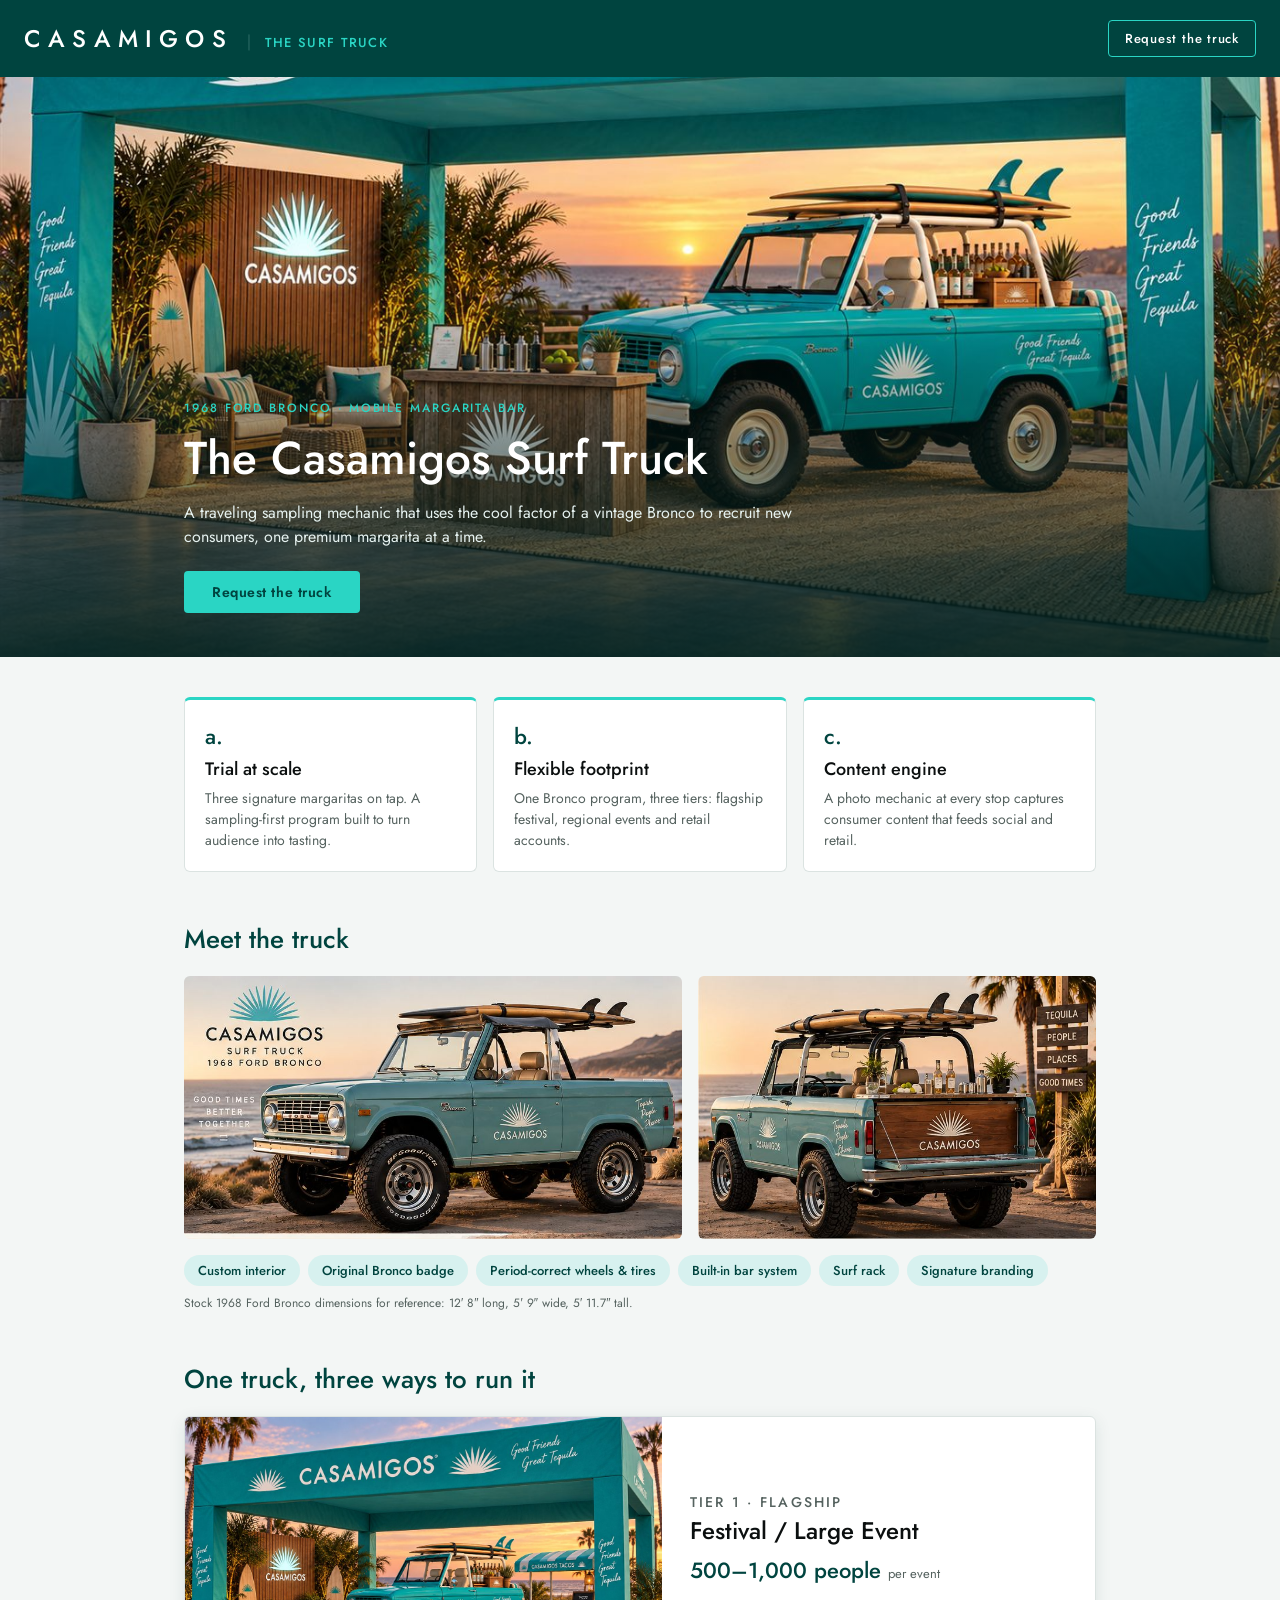
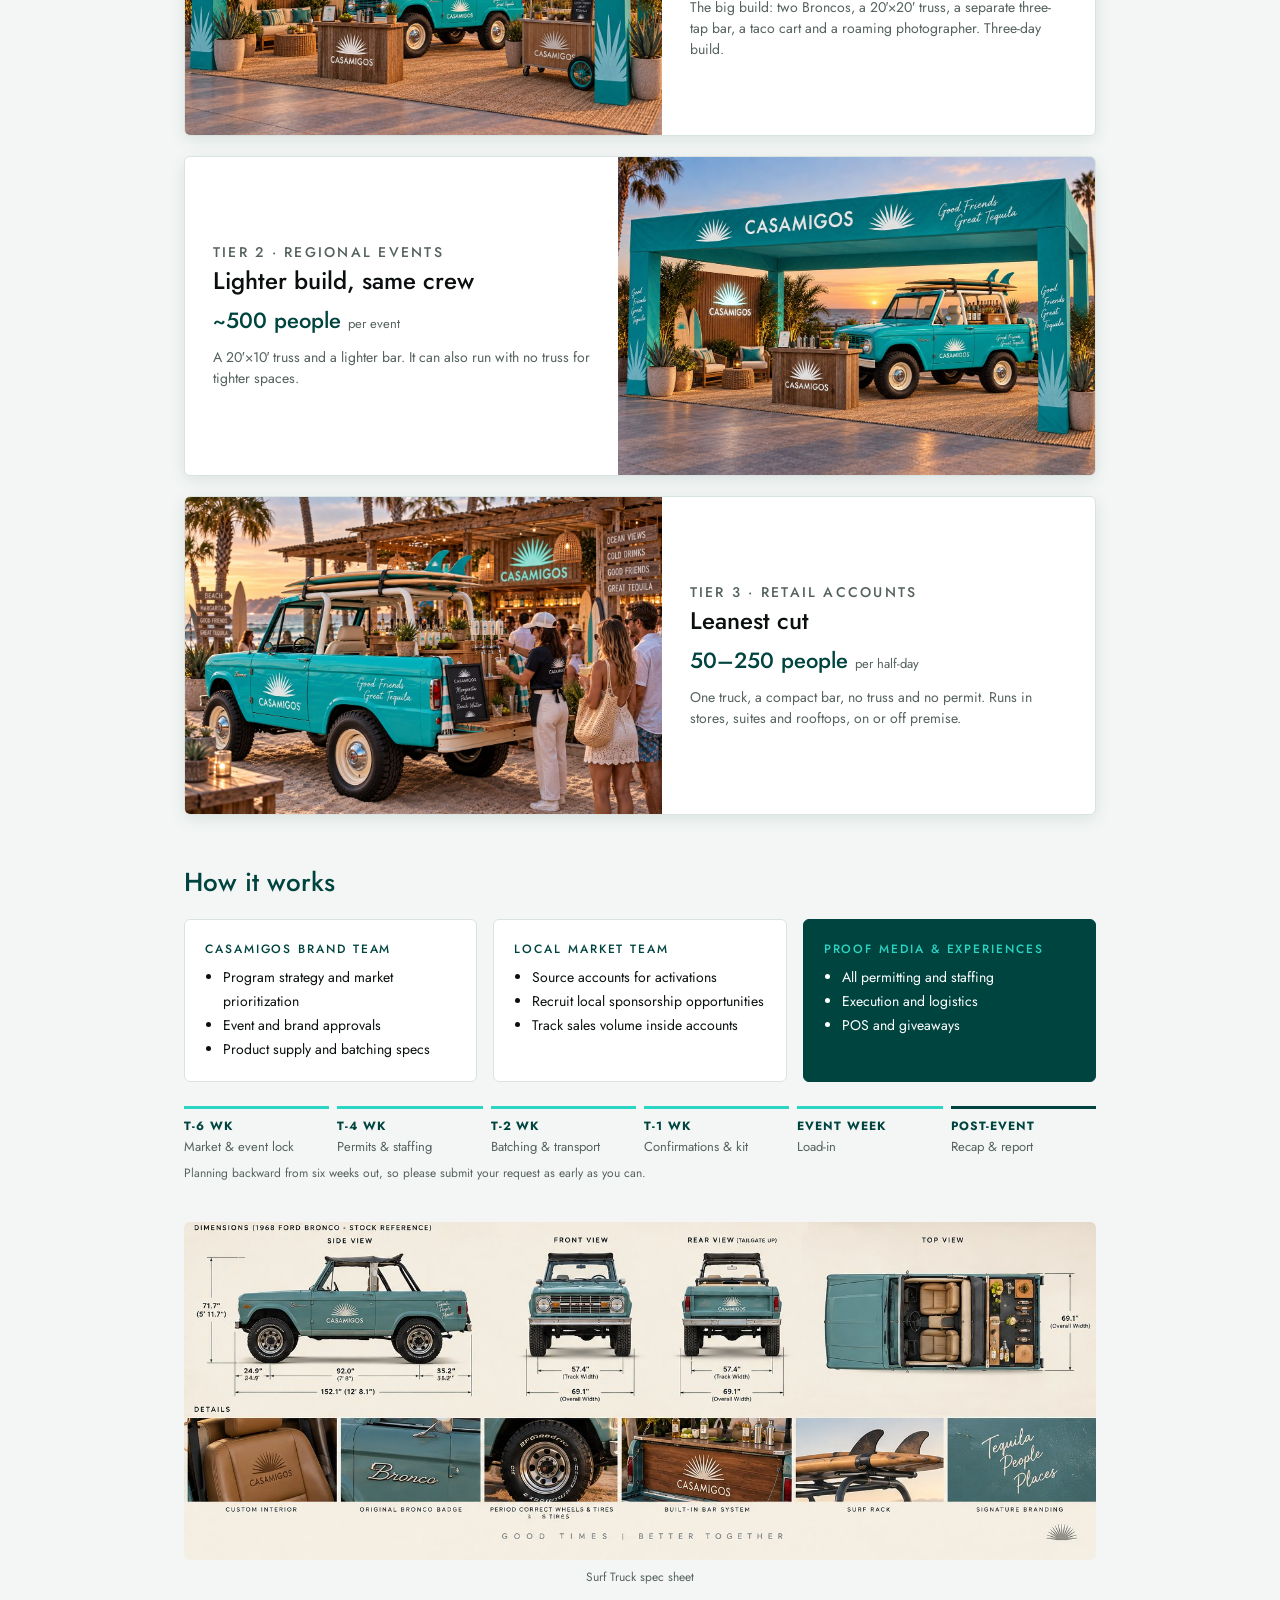
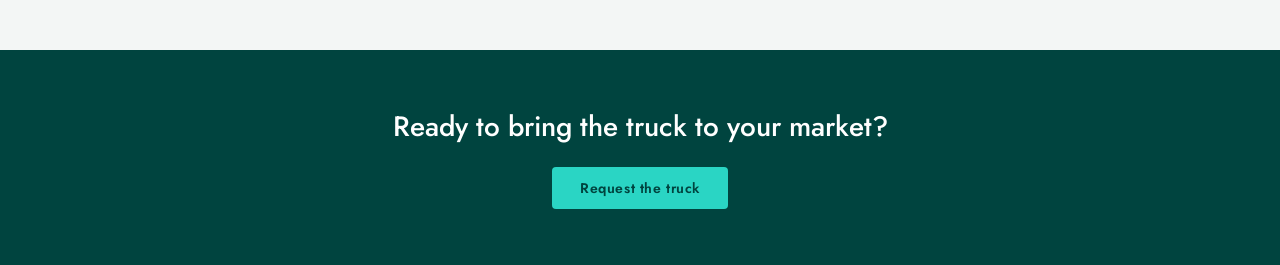
==== truck.html @ 6e32e1b7 "Move truck details to separate page; slim banner on form page Co-Authored-By: Claude Sonnet 5.5 <nor" ====
<!DOCTYPE html>
<html lang="en">

<head>
  <meta charset="UTF-8" />
  <meta name="viewport" content="width=device-width, initial-scale=1.0" />
  <title>The Casamigos Surf Truck</title>
  <link rel="preconnect" href="https://fonts.googleapis.com">
  <link rel="preconnect" href="https://fonts.gstatic.com" crossorigin>
  <link
    href="https://fonts.googleapis.com/css2?family=Jost:wght@300;400;500;600&display=swap"
    rel="stylesheet">
  <link rel="stylesheet" href="styles.css" />
</head>

<body>

  <header class="app-header">
    <div class="brand">
      <span class="brand-mark">CASAMIGOS</span>
      <span class="brand-sep">|</span>
      <span class="brand-sub">The Surf Truck</span>
    </div>
    <a class="header-cta" href="index.html">Request the truck</a>
  </header>

  <!-- SHOWCASE -->
  <section class="showcase">

    <div class="hero" style="background-image:url('images/tier2.jpg')">
      <div class="hero-overlay">
        <p class="eyebrow">1968 Ford Bronco · Mobile Margarita Bar</p>
        <h1 class="hero-title">The Casamigos Surf Truck</h1>
        <p class="hero-copy">A traveling sampling mechanic that uses the cool factor of a vintage Bronco to recruit
          new consumers, one premium margarita at a time.</p>
        <a class="btn-primary hero-btn" href="index.html">Request the truck</a>
      </div>
    </div>

    <div class="showcase-inner">

      <div class="pillars">
        <div class="pillar">
          <span class="pillar-letter">a.</span>
          <h3>Trial at scale</h3>
          <p>Three signature margaritas on tap. A sampling-first program built to turn audience into tasting.</p>
        </div>
        <div class="pillar">
          <span class="pillar-letter">b.</span>
          <h3>Flexible footprint</h3>
          <p>One Bronco program, three tiers: flagship festival, regional events and retail accounts.</p>
        </div>
        <div class="pillar">
          <span class="pillar-letter">c.</span>
          <h3>Content engine</h3>
          <p>A photo mechanic at every stop captures consumer content that feeds social and retail.</p>
        </div>
      </div>

      <h2 class="section-title">Meet the truck</h2>
      <div class="truck-gallery">
        <img src="images/hero.jpg" alt="Casamigos Surf Truck, 1968 Ford Bronco, front three-quarter view" loading="lazy" />
        <img src="images/truck-rear.jpg" alt="Casamigos Surf Truck rear view with tailgate bar" loading="lazy" />
      </div>
      <ul class="spec-chips">
        <li>Custom interior</li>
        <li>Original Bronco badge</li>
        <li>Period-correct wheels &amp; tires</li>
        <li>Built-in bar system</li>
        <li>Surf rack</li>
        <li>Signature branding</li>
      </ul>
      <p class="fine-print">Stock 1968 Ford Bronco dimensions for reference: 12′ 8″ long, 5′ 9″ wide, 5′ 11.7″ tall.</p>

      <h2 class="section-title">One truck, three ways to run it</h2>
      <div class="tier-list">
        <article class="tier-card">
          <img src="images/tier1.jpg" alt="Flagship build with truss, bar, taco cart and the Surf Truck" loading="lazy" />
          <div class="tier-body">
            <p class="eyebrow">Tier 1 · Flagship</p>
            <h3>Festival / Large Event</h3>
            <p class="tier-people">500–1,000 people <span>per event</span></p>
            <p>The big build: two Broncos, a 20′×20′ truss, a separate three-tap bar, a taco cart and a roaming
              photographer. Three-day build.</p>
          </div>
        </article>
        <article class="tier-card">
          <img src="images/tier2.jpg" alt="Regional event build with truss and Surf Truck" loading="lazy" />
          <div class="tier-body">
            <p class="eyebrow">Tier 2 · Regional events</p>
            <h3>Lighter build, same crew</h3>
            <p class="tier-people">~500 people <span>per event</span></p>
            <p>A 20′×10′ truss and a lighter bar. It can also run with no truss for tighter spaces.</p>
          </div>
        </article>
        <article class="tier-card">
          <img src="images/tier3.jpg" alt="Surf Truck pouring margaritas for guests at an account" loading="lazy" />
          <div class="tier-body">
            <p class="eyebrow">Tier 3 · Retail accounts</p>
            <h3>Leanest cut</h3>
            <p class="tier-people">50–250 people <span>per half-day</span></p>
            <p>One truck, a compact bar, no truss and no permit. Runs in stores, suites and rooftops, on or off
              premise.</p>
          </div>
        </article>
      </div>

      <h2 class="section-title">How it works</h2>
      <div class="owners">
        <div class="owner-card">
          <p class="eyebrow">Casamigos brand team</p>
          <ul>
            <li>Program strategy and market prioritization</li>
            <li>Event and brand approvals</li>
            <li>Product supply and batching specs</li>
          </ul>
        </div>
        <div class="owner-card">
          <p class="eyebrow">Local market team</p>
          <ul>
            <li>Source accounts for activations</li>
            <li>Recruit local sponsorship opportunities</li>
            <li>Track sales volume inside accounts</li>
          </ul>
        </div>
        <div class="owner-card owner-proof">
          <p class="eyebrow">Proof Media &amp; Experiences</p>
          <ul>
            <li>All permitting and staffing</li>
            <li>Execution and logistics</li>
            <li>POS and giveaways</li>
          </ul>
        </div>
      </div>

      <ol class="timeline">
        <li><b>T-6 wk</b>Market &amp; event lock</li>
        <li><b>T-4 wk</b>Permits &amp; staffing</li>
        <li><b>T-2 wk</b>Batching &amp; transport</li>
        <li><b>T-1 wk</b>Confirmations &amp; kit</li>
        <li><b>Event week</b>Load-in</li>
        <li><b>Post-event</b>Recap &amp; report</li>
      </ol>
      <p class="fine-print">Planning backward from six weeks out, so please submit your request as early as you can.</p>

      <figure class="spec-sheet">
        <img src="images/truck-specs.jpg" alt="Surf Truck spec sheet with views, dimensions and details" loading="lazy" />
        <figcaption>Surf Truck spec sheet</figcaption>
      </figure>

    </div>
  </section>


  <section class="cta-band">
    <h2>Ready to bring the truck to your market?</h2>
    <a class="btn-primary hero-btn" href="index.html">Request the truck</a>
  </section>

</body>

</html>
---- styles.css ----
:root {
  --accent: #2ad5c4;          /* Casamigos teal */
  --accent-dark: #00443f;     /* Casamigos deep green */
  --accent-soft: rgba(42, 213, 196, 0.14);
  --ink: #0b0f0f;
  --ink-soft: #55625f;
  --border: #dbe3e1;
  --border-strong: #b9c7c4;
  --bg: #f3f6f5;
  --surface: #ffffff;
  --surface-alt: #f6f9f8;
  --black: #00443f;
  --radius: 6px;
  --shadow: 0 4px 16px rgba(0, 68, 63, 0.10);
}

* { box-sizing: border-box; }

body {
  margin: 0;
  font-family: 'Jost', 'Futura', Arial, sans-serif;
  background: var(--bg);
  color: var(--ink);
  min-height: 100vh;
}

[hidden] { display: none !important; }

.app-header {
  background: var(--accent-dark);
  padding: 20px 24px;
}

.brand {
  max-width: 760px;
  margin: 0 auto;
  display: flex;
  align-items: baseline;
  gap: 14px;
}

.brand-mark {
  font-family: 'Jost', 'Futura', Arial, sans-serif;
  font-size: 24px;
  font-weight: 500;
  letter-spacing: 0.3em;
  color: #ffffff;
}

.brand-sep { color: #3d7a74; font-weight: 300; }

.brand-sub {
  font-size: 13px;
  color: var(--accent);
  font-weight: 500;
  letter-spacing: 0.1em;
  text-transform: uppercase;
}

.progress-wrap {
  max-width: 760px;
  margin: 0 auto;
  padding: 16px 24px 0;
}

.progress-track {
  height: 3px;
  background: var(--border);
  border-radius: 2px;
  overflow: hidden;
}

.progress-fill {
  height: 100%;
  width: 20%;
  background: var(--accent);
  transition: width 0.3s ease;
}

.step-label {
  font-size: 12px;
  color: var(--ink-soft);
  margin-top: 6px;
  text-align: right;
}

.form-shell {
  max-width: 760px;
  margin: 24px auto 80px;
  padding: 0 24px;
}

.step {
  display: none;
  background: var(--surface);
  border: 1px solid var(--border);
  border-radius: var(--radius);
  box-shadow: var(--shadow);
  padding: 40px;
  animation: fadeIn 0.25s ease;
}

.step.active { display: block; }

@keyframes fadeIn {
  from { opacity: 0; transform: translateY(4px); }
  to { opacity: 1; transform: translateY(0); }
}

h1 {
  font-family: 'Jost', 'Futura', Arial, sans-serif;
  font-size: 32px;
  font-weight: 500;
  margin: 0 0 6px;
  color: var(--ink);
}

h2 {
  font-size: 18px;
  font-weight: 500;
  margin: 0 0 16px;
}

.step-desc {
  color: var(--ink-soft);
  font-size: 14px;
  margin: 0 0 28px;
}

/* Usage cards */
.asset-grid {
  display: grid;
  grid-template-columns: repeat(3, 1fr);
  gap: 16px;
  margin-bottom: 24px;
}

.asset-card {
  border: 2px solid var(--border);
  border-radius: var(--radius);
  background: var(--surface-alt);
  padding: 20px 16px;
  cursor: pointer;
  transition: border-color 0.15s, box-shadow 0.15s, background 0.15s;
}

.asset-card:hover {
  border-color: var(--border-strong);
  box-shadow: var(--shadow);
}

.asset-card.selected {
  border-color: var(--accent);
  background: var(--accent-soft);
  box-shadow: 0 0 0 1px var(--accent);
}

.asset-icon { font-size: 30px; margin-bottom: 8px; }
.asset-card h3 { margin: 0 0 6px; font-size: 16px; font-weight: 700; }
.asset-desc { font-size: 13px; color: var(--ink-soft); margin: 0; line-height: 1.4; }

/* Fields */
.field { margin-bottom: 24px; }

.field-group {
  margin-bottom: 24px;
  padding: 20px;
  background: var(--surface-alt);
  border: 1px solid var(--border);
  border-radius: var(--radius);
}

.field-group .field:last-child { margin-bottom: 0; }

.subsection-heading {
  font-size: 12px;
  font-weight: 700;
  letter-spacing: 0.12em;
  text-transform: uppercase;
  color: var(--accent-dark);
  margin: 0 0 16px;
}

.field-row {
  display: grid;
  grid-template-columns: 1fr 1fr;
  gap: 16px;
}

label {
  display: block;
  font-size: 13px;
  font-weight: 500;
  color: var(--ink-soft);
  margin-bottom: 6px;
}

input[type=text], input[type=email], input[type=tel], input[type=date],
input[type=time], input[type=number], select, textarea {
  width: 100%;
  font-family: inherit;
  font-size: 14px;
  padding: 10px 12px;
  border: 1px solid var(--border-strong);
  border-radius: 6px;
  background: #fff;
  color: var(--ink);
}

input::placeholder, textarea::placeholder { color: #9aa9a6; }

input:focus, select:focus, textarea:focus {
  outline: none;
  border-color: var(--accent);
  box-shadow: 0 0 0 1px var(--accent);
}

textarea { resize: vertical; }

.radio-row { display: flex; flex-wrap: wrap; gap: 10px; }

.radio-pill {
  display: flex;
  align-items: center;
  gap: 6px;
  border: 1px solid var(--border-strong);
  border-radius: 20px;
  padding: 8px 14px;
  font-size: 13px;
  font-weight: 400;
  color: var(--ink);
  background: #fff;
  cursor: pointer;
  margin: 0;
}

.radio-pill input { accent-color: var(--accent-dark); }

.radio-pill:has(input:checked) {
  border-color: var(--accent);
  background: var(--accent-soft);
  color: var(--accent-dark);
  font-weight: 500;
}

/* Review */
.review-card {
  border: 1px solid var(--border);
  border-radius: var(--radius);
  background: var(--surface-alt);
  padding: 16px 20px;
  margin-bottom: 20px;
}

.review-row {
  display: flex;
  justify-content: space-between;
  gap: 16px;
  font-size: 14px;
  padding: 8px 0;
  border-bottom: 1px solid var(--border);
}

.review-row:last-child { border-bottom: none; }
.review-row span:first-child { color: var(--ink-soft); }
.review-row span:last-child { font-weight: 500; text-align: right; }

/* Buttons */
.btn-primary, .btn-secondary {
  font-family: inherit;
  font-size: 14px;
  font-weight: 500;
  padding: 11px 28px;
  border-radius: 4px;
  border: none;
  cursor: pointer;
  transition: background 0.15s, box-shadow 0.15s, opacity 0.15s;
}

.btn-primary {
  background: var(--black);
  color: #ffffff;
  font-weight: 500;
  letter-spacing: 0.04em;
}

.btn-primary:hover { background: #006a62; box-shadow: var(--shadow); }

.btn-secondary {
  background: transparent;
  color: var(--ink);
  border: 1px solid var(--border-strong);
}

.btn-secondary:hover { background: var(--surface-alt); }
.btn-secondary:disabled { visibility: hidden; }

.btn-submit { width: 100%; padding: 14px; font-size: 15px; }

.nav-row {
  max-width: 760px;
  margin: 20px auto 0;
  padding: 0 24px;
  display: flex;
  justify-content: space-between;
}

/* Confirmation */
.confirm-wrap { text-align: center; padding: 20px 0; }

.confirm-check {
  width: 56px;
  height: 56px;
  line-height: 56px;
  border-radius: 50%;
  background: var(--accent);
  color: var(--accent-dark);
  font-size: 28px;
  font-weight: 700;
  margin: 0 auto 20px;
}

.workflow-tracker { list-style: none; margin: 32px 0 0; padding: 0; }

.workflow-step {
  display: flex;
  gap: 16px;
  padding-bottom: 28px;
  position: relative;
}

.workflow-step::before {
  content: '';
  position: absolute;
  left: 13px;
  top: 28px;
  bottom: 0;
  width: 2px;
  background: var(--border);
}

.workflow-step:last-child::before { display: none; }
.workflow-step.done::before { background: var(--accent); }

.workflow-dot {
  flex: none;
  width: 28px;
  height: 28px;
  border-radius: 50%;
  background: var(--border);
  color: var(--ink-soft);
  font-size: 13px;
  font-weight: 700;
  display: flex;
  align-items: center;
  justify-content: center;
  z-index: 1;
}

.workflow-step.done .workflow-dot { background: var(--accent); color: var(--accent-dark); }

.workflow-copy h3 { margin: 0 0 2px; font-size: 14px; font-weight: 700; }
.workflow-copy p { margin: 0; font-size: 13px; color: var(--ink-soft); line-height: 1.4; }

/* Truck banner (form page) + CTA band */
.truck-banner {
  max-width: 712px;
  margin: 24px auto 0;
  display: flex;
  align-items: center;
  gap: 16px;
  background: var(--surface);
  border: 1px solid var(--border);
  border-radius: var(--radius);
  box-shadow: var(--shadow);
  text-decoration: none;
  color: var(--ink);
  overflow: hidden;
  width: calc(100% - 48px);
}
.truck-banner img { width: 150px; height: 90px; object-fit: cover; display: block; flex: none; }
.truck-banner-text { font-size: 14px; color: var(--ink-soft); line-height: 1.4; flex: 1; padding: 8px 0; }
.truck-banner-text b { display: block; color: var(--ink); font-size: 15px; font-weight: 500; margin-bottom: 2px; }
.truck-banner-link { color: var(--accent-dark); font-weight: 500; font-size: 13px; padding-right: 18px; white-space: nowrap; }
.truck-banner:hover { border-color: var(--accent); }
.cta-band { background: var(--accent-dark); text-align: center; padding: 56px 24px; margin-top: 48px; }
.cta-band h2 { color: #fff; margin: 0 0 20px; font-size: 28px; font-weight: 500; }
.cta-band .hero-btn { display: inline-block; }

/* Header CTA + showcase */
html { scroll-behavior: smooth; }
.app-header { display: flex; align-items: center; justify-content: space-between; gap: 16px; }
.brand { margin: 0; max-width: none; }
.header-cta {
  color: #fff;
  text-decoration: none;
  font-size: 13px;
  font-weight: 500;
  letter-spacing: 0.06em;
  border: 1px solid var(--accent);
  border-radius: 4px;
  padding: 8px 16px;
  white-space: nowrap;
}
.header-cta:hover { background: var(--accent); color: var(--accent-dark); }
.request-anchor { scroll-margin-top: 0; }

.eyebrow {
  font-size: 12px;
  font-weight: 500;
  letter-spacing: 0.16em;
  text-transform: uppercase;
  color: var(--accent-dark);
  margin: 0 0 8px;
}

.hero {
  background-size: cover;
  background-position: center 80%;
  min-height: 580px;
  display: flex;
  align-items: flex-end;
}
.hero-overlay {
  width: 100%;
  padding: 120px max(24px, calc((100% - 912px) / 2)) 44px;
  background: linear-gradient(180deg, rgba(0,34,31,0) 0%, rgba(0,34,31,0.35) 35%, rgba(0,34,31,0.9) 100%);
}
.hero-overlay > * { max-width: 620px; }
.hero-overlay .eyebrow { color: var(--accent); }
.hero-title { font-size: 46px; font-weight: 500; color: #fff; margin: 0 0 10px; }
.hero-copy { color: #e6f2f0; font-size: 16px; line-height: 1.5; margin: 0 0 22px; }
.hero-btn { display: inline-block; text-decoration: none; background: var(--accent); color: var(--accent-dark); font-weight: 600; }
.hero-btn:hover { background: #fff; }

.showcase-inner { max-width: 960px; margin: 0 auto; padding: 40px 24px 16px; }

.section-title {
  font-size: 26px;
  font-weight: 500;
  margin: 48px 0 18px;
  color: var(--accent-dark);
}

.pillars { display: grid; grid-template-columns: repeat(3, 1fr); gap: 16px; }
.pillar {
  background: var(--surface);
  border: 1px solid var(--border);
  border-top: 3px solid var(--accent);
  border-radius: var(--radius);
  padding: 20px;
}
.pillar-letter { font-size: 22px; color: var(--accent-dark); font-weight: 500; }
.pillar h3 { margin: 4px 0 6px; font-size: 18px; font-weight: 500; }
.pillar p { margin: 0; font-size: 14px; line-height: 1.5; color: var(--ink-soft); }

.truck-gallery { display: grid; grid-template-columns: 1.25fr 1fr; gap: 16px; }
.truck-gallery img, .spec-sheet img { width: 100%; height: 100%; object-fit: cover; border-radius: var(--radius); display: block; }

.spec-chips { list-style: none; display: flex; flex-wrap: wrap; gap: 8px; padding: 0; margin: 16px 0 8px; }
.spec-chips li {
  font-size: 13px;
  padding: 6px 14px;
  border-radius: 999px;
  background: var(--accent-soft);
  color: var(--accent-dark);
  font-weight: 500;
}
.fine-print { font-size: 12px; color: var(--ink-soft); margin: 8px 0 0; }

.tier-list { display: grid; gap: 20px; }
.tier-card {
  display: grid;
  grid-template-columns: 1.1fr 1fr;
  background: var(--surface);
  border: 1px solid var(--border);
  border-radius: var(--radius);
  overflow: hidden;
  box-shadow: var(--shadow);
}
.tier-card:nth-child(even) { grid-template-columns: 1fr 1.1fr; }
.tier-card:nth-child(even) img { order: 2; }
.tier-card img { width: 100%; height: 100%; min-height: 240px; object-fit: cover; display: block; }
.tier-body { padding: 28px; display: flex; flex-direction: column; justify-content: center; }
.tier-body h3 { margin: 0 0 6px; font-size: 24px; font-weight: 500; }
.tier-body p { font-size: 14px; line-height: 1.5; color: var(--ink-soft); margin: 0; }
.tier-body .tier-people { font-size: 22px; color: var(--accent-dark); font-weight: 500; margin: 0 0 10px; }
.tier-people span { font-size: 13px; color: var(--ink-soft); font-weight: 400; }

.owners { display: grid; grid-template-columns: repeat(3, 1fr); gap: 16px; }
.owner-card { background: var(--surface); border: 1px solid var(--border); border-radius: var(--radius); padding: 20px; }
.owner-card ul { margin: 0; padding-left: 18px; font-size: 14px; line-height: 1.7; }
.owner-proof { background: var(--accent-dark); border-color: var(--accent-dark); color: #fff; }
.owner-proof .eyebrow { color: var(--accent); }

.timeline {
  list-style: none;
  display: grid;
  grid-template-columns: repeat(6, 1fr);
  gap: 8px;
  padding: 0;
  margin: 24px 0 0;
}
.timeline li { font-size: 13px; border-top: 3px solid var(--accent); padding-top: 8px; color: var(--ink-soft); }
.timeline li:last-child { border-top-color: var(--accent-dark); }
.timeline b { display: block; color: var(--accent-dark); font-size: 12px; letter-spacing: 0.08em; text-transform: uppercase; margin-bottom: 2px; }

.spec-sheet { margin: 40px 0 0; }
.spec-sheet figcaption { font-size: 12px; color: var(--ink-soft); margin-top: 8px; text-align: center; }

@media (max-width: 700px) {
  .hero { min-height: 380px; }
  .hero-title { font-size: 34px; }
  .pillars, .owners, .truck-gallery { grid-template-columns: 1fr; }
  .tier-card, .tier-card:nth-child(even) { grid-template-columns: 1fr; }
  .tier-card:nth-child(even) img { order: 0; }
  .timeline { grid-template-columns: repeat(2, 1fr); }
  .header-cta { display: none; }
  .truck-banner { flex-wrap: wrap; }
  .truck-banner img { width: 100%; height: 140px; }
  .truck-banner-text, .truck-banner-link { padding: 0 16px 12px; }
  .asset-grid { grid-template-columns: 1fr; }
  .field-row { grid-template-columns: 1fr; }
  .step { padding: 24px; }
  .brand { flex-wrap: wrap; gap: 4px 14px; }
}
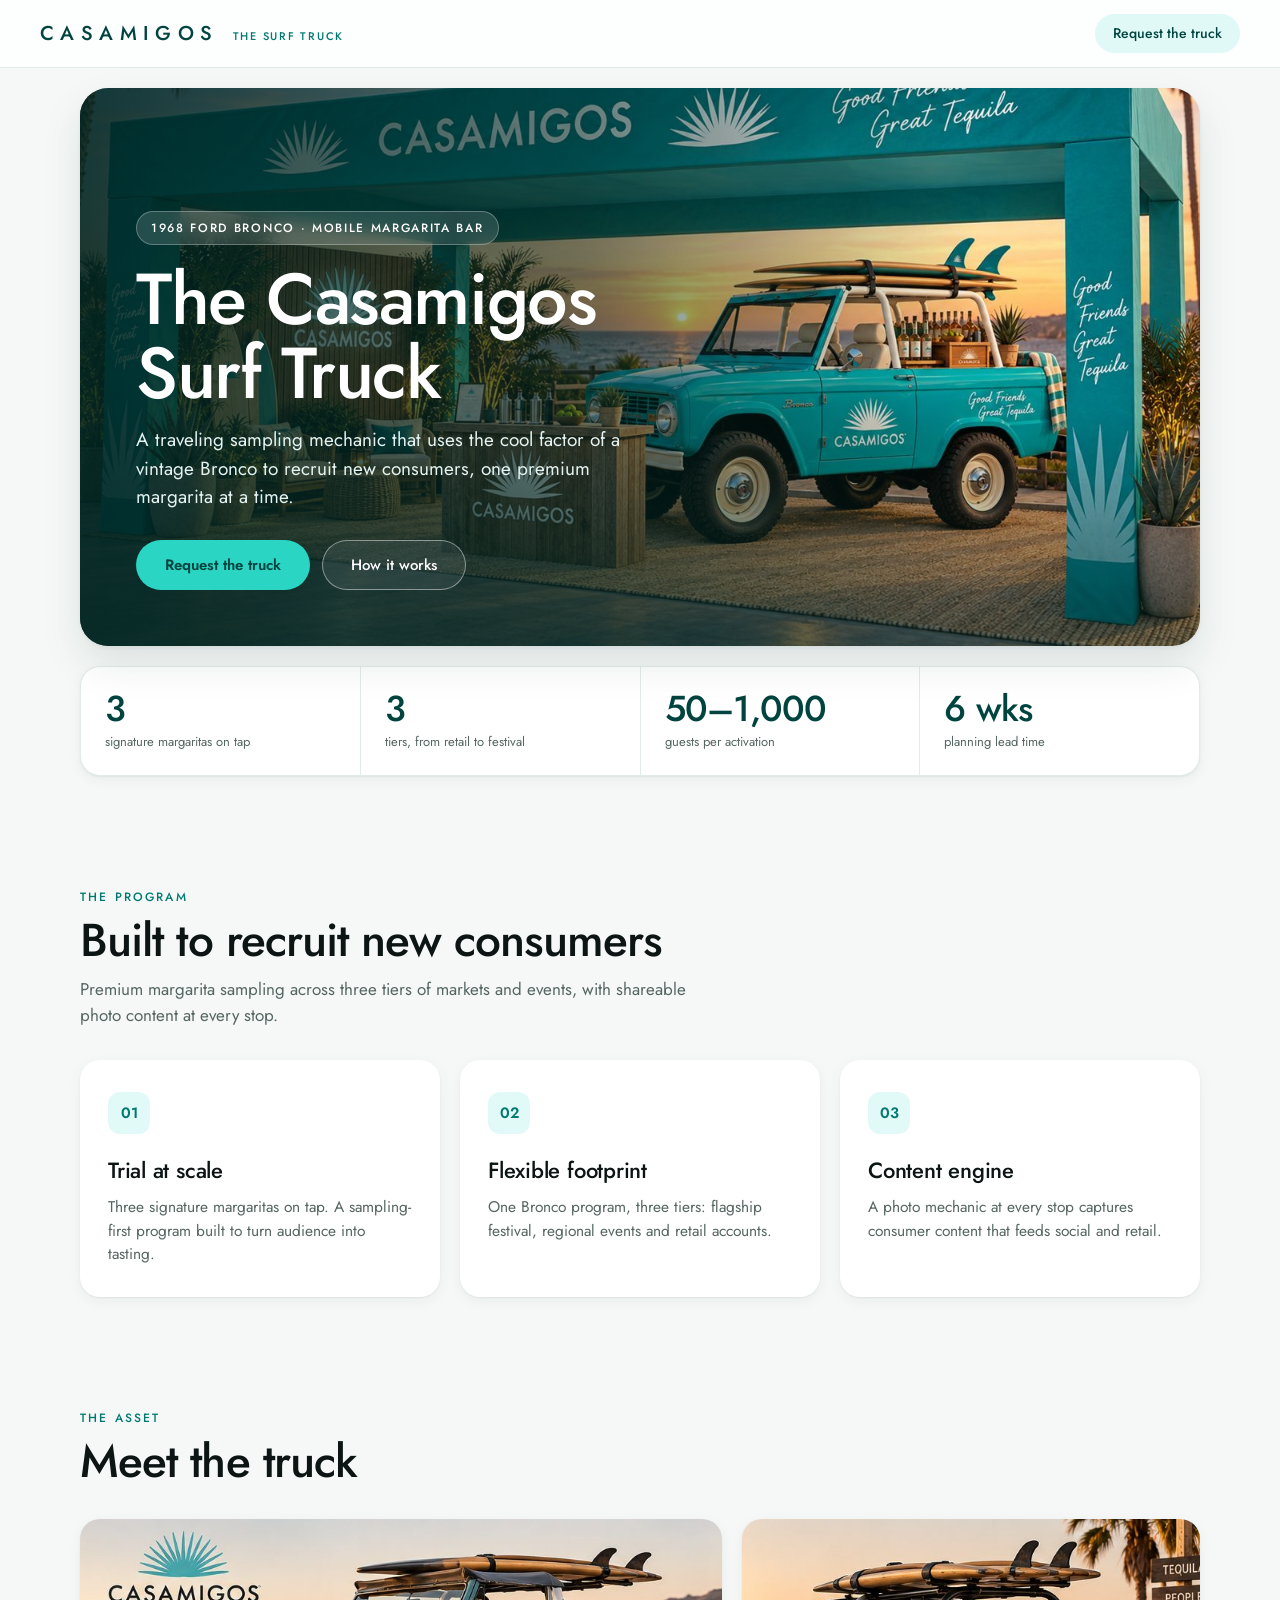
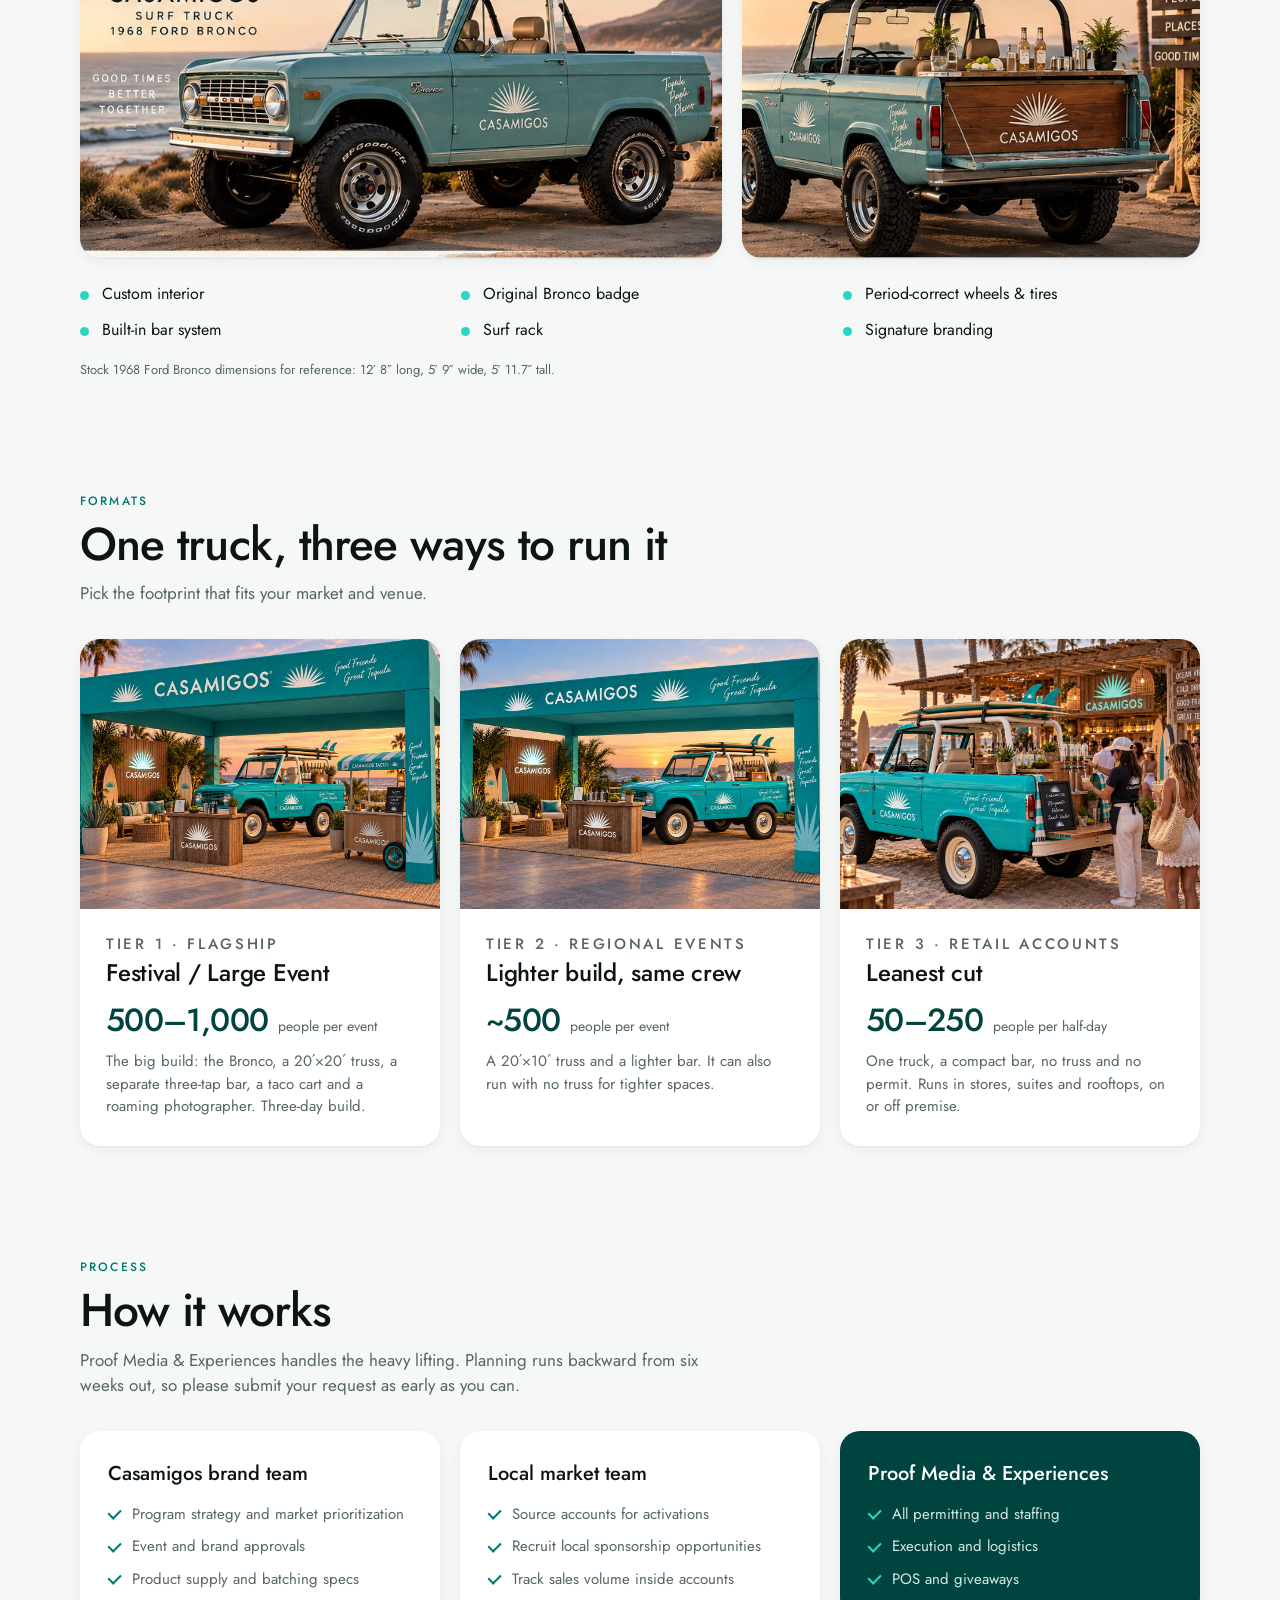
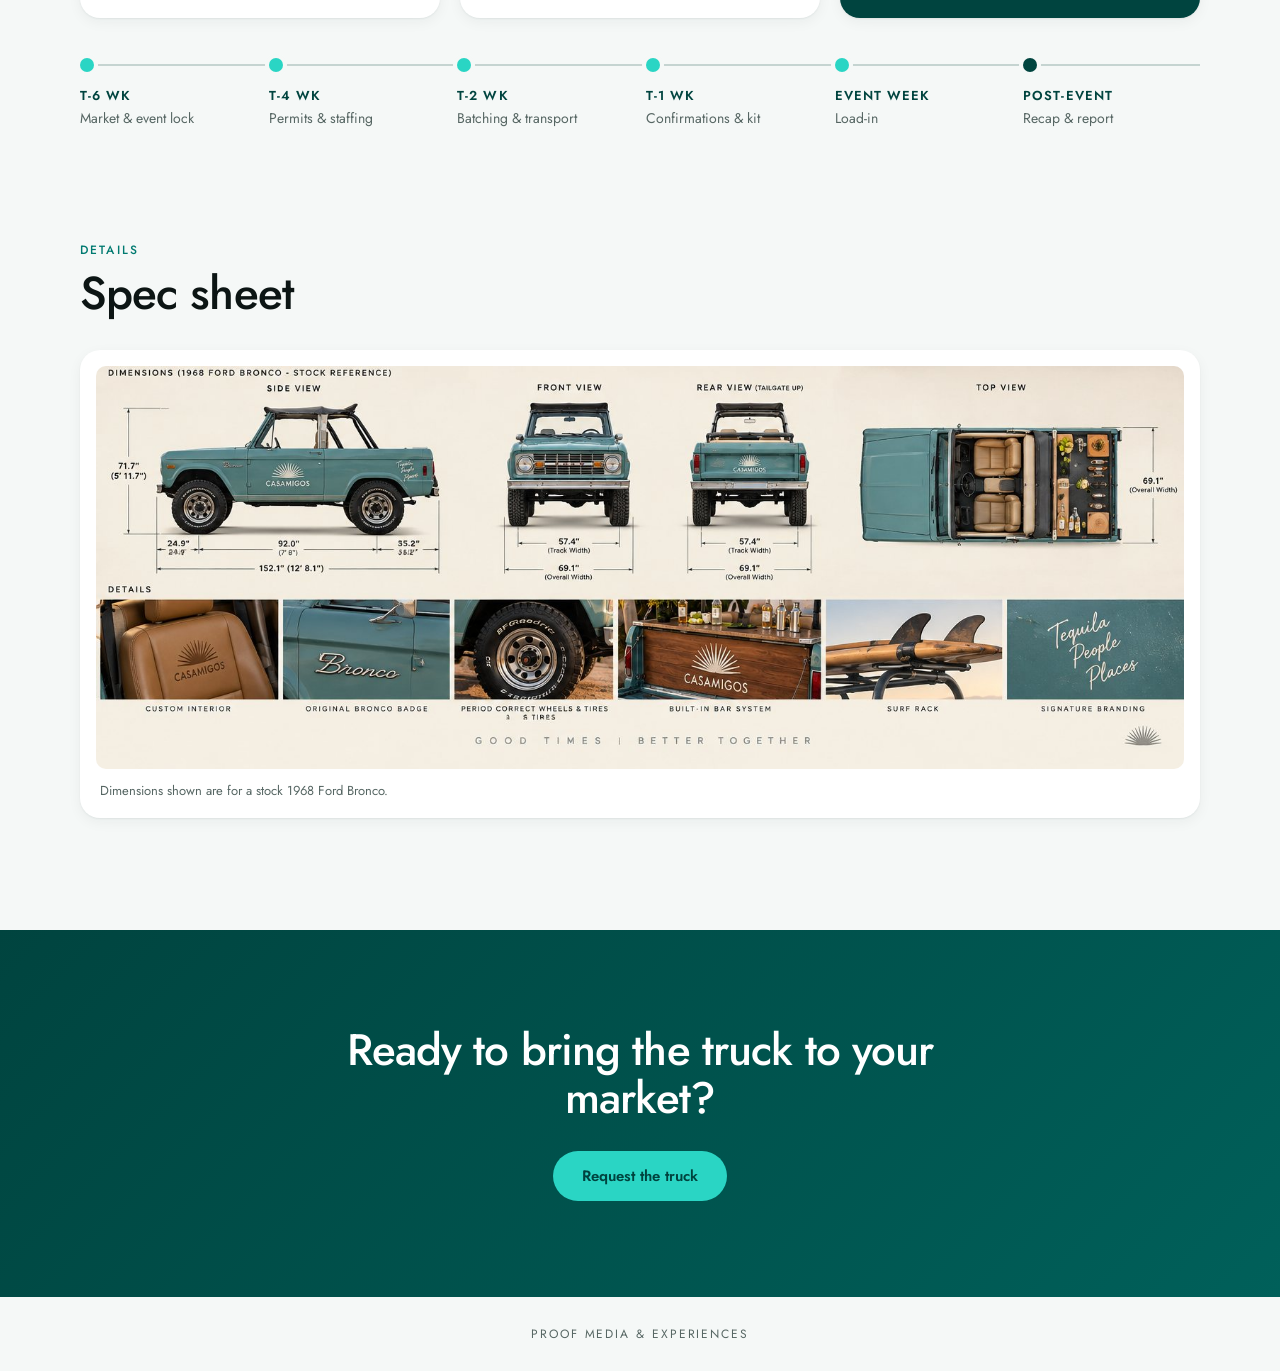
==== commit 63873a86: "Modernize design, fix side padding, update copy Co-Authored-By: Claude Sonnet 5.5 <noreply@anthropic" ====
--- a/truck.html
+++ b/truck.html
@@ -7,9 +7,7 @@
   <title>The Casamigos Surf Truck</title>
   <link rel="preconnect" href="https://fonts.googleapis.com">
   <link rel="preconnect" href="https://fonts.gstatic.com" crossorigin>
-  <link
-    href="https://fonts.googleapis.com/css2?family=Jost:wght@300;400;500;600&display=swap"
-    rel="stylesheet">
+  <link href="https://fonts.googleapis.com/css2?family=Jost:wght@300;400;500;600&display=swap" rel="stylesheet">
   <link rel="stylesheet" href="styles.css" />
 </head>
 
@@ -18,51 +16,75 @@
   <header class="app-header">
     <div class="brand">
       <span class="brand-mark">CASAMIGOS</span>
-      <span class="brand-sep">|</span>
       <span class="brand-sub">The Surf Truck</span>
     </div>
     <a class="header-cta" href="index.html">Request the truck</a>
   </header>
 
-  <!-- SHOWCASE -->
-  <section class="showcase">
-
-    <div class="hero" style="background-image:url('images/tier2.jpg')">
-      <div class="hero-overlay">
-        <p class="eyebrow">1968 Ford Bronco · Mobile Margarita Bar</p>
-        <h1 class="hero-title">The Casamigos Surf Truck</h1>
-        <p class="hero-copy">A traveling sampling mechanic that uses the cool factor of a vintage Bronco to recruit
-          new consumers, one premium margarita at a time.</p>
-        <a class="btn-primary hero-btn" href="index.html">Request the truck</a>
+  <main>
+
+    <!-- HERO -->
+    <div class="container">
+      <section class="hero" style="background-image:url('images/tier2.jpg')">
+        <div class="hero-content">
+          <span class="hero-pill">1968 Ford Bronco · Mobile Margarita Bar</span>
+          <h1 class="hero-title">The Casamigos Surf Truck</h1>
+          <p class="hero-copy">A traveling sampling mechanic that uses the cool factor of a vintage Bronco to recruit
+            new consumers, one premium margarita at a time.</p>
+          <div class="hero-actions">
+            <a class="btn-primary btn-teal" href="index.html">Request the truck</a>
+            <a class="btn-primary btn-ghost" href="#how">How it works</a>
+          </div>
+        </div>
+      </section>
+
+      <div class="stats">
+        <div class="stat"><b>3</b><span>signature margaritas on tap</span></div>
+        <div class="stat"><b>3</b><span>tiers, from retail to festival</span></div>
+        <div class="stat"><b>50–1,000</b><span>guests per activation</span></div>
+        <div class="stat"><b>6 wks</b><span>planning lead time</span></div>
       </div>
     </div>
 
-    <div class="showcase-inner">
-
+    <!-- PILLARS -->
+    <section class="section container reveal">
+      <div class="section-head">
+        <p class="eyebrow">The program</p>
+        <h2 class="section-title">Built to recruit new consumers</h2>
+        <p class="section-sub">Premium margarita sampling across three tiers of markets and events, with shareable
+          photo content at every stop.</p>
+      </div>
       <div class="pillars">
         <div class="pillar">
-          <span class="pillar-letter">a.</span>
+          <span class="pillar-num">01</span>
           <h3>Trial at scale</h3>
           <p>Three signature margaritas on tap. A sampling-first program built to turn audience into tasting.</p>
         </div>
         <div class="pillar">
-          <span class="pillar-letter">b.</span>
+          <span class="pillar-num">02</span>
           <h3>Flexible footprint</h3>
           <p>One Bronco program, three tiers: flagship festival, regional events and retail accounts.</p>
         </div>
         <div class="pillar">
-          <span class="pillar-letter">c.</span>
+          <span class="pillar-num">03</span>
           <h3>Content engine</h3>
           <p>A photo mechanic at every stop captures consumer content that feeds social and retail.</p>
         </div>
       </div>
-
-      <h2 class="section-title">Meet the truck</h2>
-      <div class="truck-gallery">
-        <img src="images/hero.jpg" alt="Casamigos Surf Truck, 1968 Ford Bronco, front three-quarter view" loading="lazy" />
+    </section>
+
+    <!-- THE TRUCK -->
+    <section class="section container reveal">
+      <div class="section-head">
+        <p class="eyebrow">The asset</p>
+        <h2 class="section-title">Meet the truck</h2>
+      </div>
+      <div class="gallery">
+        <img src="images/hero.jpg" alt="Casamigos Surf Truck, 1968 Ford Bronco, front three-quarter view"
+          loading="lazy" />
         <img src="images/truck-rear.jpg" alt="Casamigos Surf Truck rear view with tailgate bar" loading="lazy" />
       </div>
-      <ul class="spec-chips">
+      <ul class="features">
         <li>Custom interior</li>
         <li>Original Bronco badge</li>
         <li>Period-correct wheels &amp; tires</li>
@@ -71,60 +93,76 @@
         <li>Signature branding</li>
       </ul>
       <p class="fine-print">Stock 1968 Ford Bronco dimensions for reference: 12′ 8″ long, 5′ 9″ wide, 5′ 11.7″ tall.</p>
-
-      <h2 class="section-title">One truck, three ways to run it</h2>
-      <div class="tier-list">
-        <article class="tier-card">
-          <img src="images/tier1.jpg" alt="Flagship build with truss, bar, taco cart and the Surf Truck" loading="lazy" />
+    </section>
+
+    <!-- TIERS -->
+    <section class="section container reveal">
+      <div class="section-head">
+        <p class="eyebrow">Formats</p>
+        <h2 class="section-title">One truck, three ways to run it</h2>
+        <p class="section-sub">Pick the footprint that fits your market and venue.</p>
+      </div>
+      <div class="tiers">
+        <article class="tier">
+          <img src="images/tier1.jpg" alt="Flagship build with truss, bar, taco cart and the Surf Truck"
+            loading="lazy" />
           <div class="tier-body">
             <p class="eyebrow">Tier 1 · Flagship</p>
             <h3>Festival / Large Event</h3>
-            <p class="tier-people">500–1,000 people <span>per event</span></p>
-            <p>The big build: two Broncos, a 20′×20′ truss, a separate three-tap bar, a taco cart and a roaming
+            <p class="tier-people">500–1,000 <span>people per event</span></p>
+            <p>The big build: the Bronco, a 20′×20′ truss, a separate three-tap bar, a taco cart and a roaming
               photographer. Three-day build.</p>
           </div>
         </article>
-        <article class="tier-card">
+        <article class="tier">
           <img src="images/tier2.jpg" alt="Regional event build with truss and Surf Truck" loading="lazy" />
           <div class="tier-body">
             <p class="eyebrow">Tier 2 · Regional events</p>
             <h3>Lighter build, same crew</h3>
-            <p class="tier-people">~500 people <span>per event</span></p>
+            <p class="tier-people">~500 <span>people per event</span></p>
             <p>A 20′×10′ truss and a lighter bar. It can also run with no truss for tighter spaces.</p>
           </div>
         </article>
-        <article class="tier-card">
+        <article class="tier">
           <img src="images/tier3.jpg" alt="Surf Truck pouring margaritas for guests at an account" loading="lazy" />
           <div class="tier-body">
             <p class="eyebrow">Tier 3 · Retail accounts</p>
             <h3>Leanest cut</h3>
-            <p class="tier-people">50–250 people <span>per half-day</span></p>
+            <p class="tier-people">50–250 <span>people per half-day</span></p>
             <p>One truck, a compact bar, no truss and no permit. Runs in stores, suites and rooftops, on or off
               premise.</p>
           </div>
         </article>
       </div>
-
-      <h2 class="section-title">How it works</h2>
+    </section>
+
+    <!-- HOW IT WORKS -->
+    <section class="section container reveal" id="how">
+      <div class="section-head">
+        <p class="eyebrow">Process</p>
+        <h2 class="section-title">How it works</h2>
+        <p class="section-sub">Proof Media &amp; Experiences handles the heavy lifting. Planning runs backward from
+          six weeks out, so please submit your request as early as you can.</p>
+      </div>
       <div class="owners">
-        <div class="owner-card">
-          <p class="eyebrow">Casamigos brand team</p>
+        <div class="owner">
+          <h3>Casamigos brand team</h3>
           <ul>
             <li>Program strategy and market prioritization</li>
             <li>Event and brand approvals</li>
             <li>Product supply and batching specs</li>
           </ul>
         </div>
-        <div class="owner-card">
-          <p class="eyebrow">Local market team</p>
+        <div class="owner">
+          <h3>Local market team</h3>
           <ul>
             <li>Source accounts for activations</li>
             <li>Recruit local sponsorship opportunities</li>
             <li>Track sales volume inside accounts</li>
           </ul>
         </div>
-        <div class="owner-card owner-proof">
-          <p class="eyebrow">Proof Media &amp; Experiences</p>
+        <div class="owner owner-proof">
+          <h3>Proof Media &amp; Experiences</h3>
           <ul>
             <li>All permitting and staffing</li>
             <li>Execution and logistics</li>
@@ -132,7 +170,6 @@
           </ul>
         </div>
       </div>
-
       <ol class="timeline">
         <li><b>T-6 wk</b>Market &amp; event lock</li>
         <li><b>T-4 wk</b>Permits &amp; staffing</li>
@@ -141,22 +178,32 @@
         <li><b>Event week</b>Load-in</li>
         <li><b>Post-event</b>Recap &amp; report</li>
       </ol>
-      <p class="fine-print">Planning backward from six weeks out, so please submit your request as early as you can.</p>
-
+    </section>
+
+    <!-- SPEC SHEET -->
+    <section class="section container reveal">
+      <div class="section-head">
+        <p class="eyebrow">Details</p>
+        <h2 class="section-title">Spec sheet</h2>
+      </div>
       <figure class="spec-sheet">
-        <img src="images/truck-specs.jpg" alt="Surf Truck spec sheet with views, dimensions and details" loading="lazy" />
-        <figcaption>Surf Truck spec sheet</figcaption>
+        <img src="images/truck-specs.jpg" alt="Surf Truck spec sheet with views, dimensions and details"
+          loading="lazy" />
+        <figcaption>Dimensions shown are for a stock 1968 Ford Bronco.</figcaption>
       </figure>
-
-    </div>
-  </section>
-
-
-  <section class="cta-band">
-    <h2>Ready to bring the truck to your market?</h2>
-    <a class="btn-primary hero-btn" href="index.html">Request the truck</a>
-  </section>
-
+    </section>
+
+    <!-- CTA -->
+    <section class="cta-band">
+      <h2>Ready to bring the truck to your market?</h2>
+      <a class="btn-primary btn-teal" href="index.html">Request the truck</a>
+    </section>
+
+  </main>
+
+  <footer class="site-footer">Proof Media &amp; Experiences</footer>
+
+  <script src="reveal.js"></script>
 </body>
 
-</html>
+</html>
--- a/styles.css
+++ b/styles.css
@@ -1,526 +1,509 @@
 :root {
-  --accent: #2ad5c4;          /* Casamigos teal */
-  --accent-dark: #00443f;     /* Casamigos deep green */
-  --accent-soft: rgba(42, 213, 196, 0.14);
-  --ink: #0b0f0f;
-  --ink-soft: #55625f;
-  --border: #dbe3e1;
-  --border-strong: #b9c7c4;
-  --bg: #f3f6f5;
+  --green: #00443f;           /* Casamigos deep green */
+  --green-2: #006a62;
+  --teal: #2ad5c4;            /* Casamigos teal */
+  --teal-ink: #007a70;        /* teal that passes contrast on white */
+  --teal-soft: rgba(42, 213, 196, 0.14);
+  --ink: #0c1514;
+  --ink-soft: #566663;
+  --line: #e3ebe9;
+  --line-strong: #c5d4d1;
+  --bg: #f5f8f7;
   --surface: #ffffff;
-  --surface-alt: #f6f9f8;
-  --black: #00443f;
-  --radius: 6px;
-  --shadow: 0 4px 16px rgba(0, 68, 63, 0.10);
+  --radius: 20px;
+  --radius-sm: 12px;
+  --shadow-sm: 0 1px 2px rgba(0, 40, 36, 0.06), 0 4px 14px rgba(0, 40, 36, 0.05);
+  --shadow: 0 2px 4px rgba(0, 40, 36, 0.05), 0 18px 40px rgba(0, 40, 36, 0.10);
+  --gutter: clamp(20px, 5vw, 40px);
+  --font: 'Jost', 'Futura', system-ui, sans-serif;
 }
 
 * { box-sizing: border-box; }
+html { scroll-behavior: smooth; -webkit-text-size-adjust: 100%; }
+[hidden] { display: none !important; }
 
 body {
   margin: 0;
-  font-family: 'Jost', 'Futura', Arial, sans-serif;
+  font-family: var(--font);
   background: var(--bg);
   color: var(--ink);
   min-height: 100vh;
-}
-
-[hidden] { display: none !important; }
-
+  line-height: 1.5;
+  -webkit-font-smoothing: antialiased;
+}
+
+img { max-width: 100%; }
+
+.container {
+  width: min(1120px, 100% - 2 * var(--gutter));
+  margin-inline: auto;
+}
+
+/* ---------- Header ---------- */
 .app-header {
-  background: var(--accent-dark);
-  padding: 20px 24px;
-}
-
-.brand {
-  max-width: 760px;
-  margin: 0 auto;
+  position: sticky;
+  top: 0;
+  z-index: 20;
   display: flex;
-  align-items: baseline;
-  gap: 14px;
-}
-
+  align-items: center;
+  justify-content: space-between;
+  gap: 16px;
+  padding: 14px var(--gutter);
+  background: rgba(255, 255, 255, 0.82);
+  backdrop-filter: saturate(1.4) blur(14px);
+  -webkit-backdrop-filter: saturate(1.4) blur(14px);
+  border-bottom: 1px solid var(--line);
+}
+
+.brand { display: flex; align-items: baseline; gap: 14px; min-width: 0; }
 .brand-mark {
-  font-family: 'Jost', 'Futura', Arial, sans-serif;
-  font-size: 24px;
-  font-weight: 500;
-  letter-spacing: 0.3em;
-  color: #ffffff;
-}
-
-.brand-sep { color: #3d7a74; font-weight: 300; }
-
+  font-size: 20px;
+  font-weight: 500;
+  letter-spacing: 0.32em;
+  color: var(--green);
+}
+.brand-sep { display: none; }
 .brand-sub {
-  font-size: 13px;
-  color: var(--accent);
-  font-weight: 500;
-  letter-spacing: 0.1em;
+  font-size: 11px;
+  font-weight: 500;
+  letter-spacing: 0.16em;
   text-transform: uppercase;
-}
-
-.progress-wrap {
-  max-width: 760px;
-  margin: 0 auto;
-  padding: 16px 24px 0;
-}
-
-.progress-track {
-  height: 3px;
-  background: var(--border);
-  border-radius: 2px;
+  color: var(--teal-ink);
+}
+
+.header-cta {
+  flex: none;
+  text-decoration: none;
+  font-size: 14px;
+  font-weight: 500;
+  color: var(--green);
+  background: var(--teal-soft);
+  padding: 9px 18px;
+  border-radius: 999px;
+  transition: background 0.15s, color 0.15s;
+}
+.header-cta:hover { background: var(--green); color: #fff; }
+
+/* ---------- Buttons ---------- */
+.btn-primary, .btn-secondary {
+  font-family: inherit;
+  font-size: 15px;
+  font-weight: 500;
+  padding: 13px 28px;
+  border-radius: 999px;
+  border: 1px solid transparent;
+  cursor: pointer;
+  text-decoration: none;
+  display: inline-block;
+  transition: background 0.15s, color 0.15s, transform 0.15s, box-shadow 0.15s;
+}
+.btn-primary { background: var(--green); color: #fff; }
+.btn-primary:hover { background: var(--green-2); transform: translateY(-1px); box-shadow: var(--shadow-sm); }
+.btn-secondary { background: transparent; color: var(--ink); border-color: var(--line-strong); }
+.btn-secondary:hover { background: var(--surface); }
+.btn-secondary:disabled { visibility: hidden; }
+.btn-submit { width: 100%; padding: 16px; font-size: 16px; }
+
+.btn-teal { background: var(--teal); color: var(--green); font-weight: 600; }
+.btn-teal:hover { background: #fff; color: var(--green); }
+.btn-ghost { color: #fff; border-color: rgba(255, 255, 255, 0.45); background: rgba(255, 255, 255, 0.08); }
+.btn-ghost:hover { background: rgba(255, 255, 255, 0.2); }
+
+/* ======================================================
+   TRUCK PAGE
+   ====================================================== */
+.eyebrow {
+  font-size: 12px;
+  font-weight: 500;
+  letter-spacing: 0.18em;
+  text-transform: uppercase;
+  color: var(--teal-ink);
+  margin: 0 0 10px;
+}
+
+.hero {
+  position: relative;
+  margin-top: 20px;
+  min-height: clamp(460px, 62vh, 620px);
+  border-radius: 28px;
   overflow: hidden;
-}
-
-.progress-fill {
+  background-size: cover;
+  background-position: 70% 60%;
+  display: flex;
+  align-items: flex-end;
+  box-shadow: var(--shadow);
+}
+.hero::before {
+  content: '';
+  position: absolute;
+  inset: 0;
+  background:
+    linear-gradient(90deg, rgba(0, 38, 34, 0.88) 0%, rgba(0, 38, 34, 0.55) 45%, rgba(0, 38, 34, 0) 80%),
+    linear-gradient(0deg, rgba(0, 38, 34, 0.55) 0%, rgba(0, 38, 34, 0) 45%);
+}
+.hero-content {
+  position: relative;
+  padding: clamp(28px, 5vw, 56px);
+  max-width: 640px;
+}
+.hero-pill {
+  display: inline-block;
+  font-size: 12px;
+  letter-spacing: 0.14em;
+  text-transform: uppercase;
+  font-weight: 500;
+  color: #fff;
+  background: rgba(255, 255, 255, 0.14);
+  border: 1px solid rgba(255, 255, 255, 0.28);
+  backdrop-filter: blur(8px);
+  padding: 7px 14px;
+  border-radius: 999px;
+  margin-bottom: 18px;
+}
+.hero-title {
+  font-size: clamp(40px, 6.4vw, 72px);
+  line-height: 1.02;
+  font-weight: 500;
+  letter-spacing: -0.02em;
+  color: #fff;
+  margin: 0 0 16px;
+}
+.hero-copy { font-size: clamp(16px, 1.6vw, 19px); color: #e4f3f1; margin: 0 0 28px; max-width: 520px; }
+.hero-actions { display: flex; flex-wrap: wrap; gap: 12px; }
+
+.stats {
+  display: grid;
+  grid-template-columns: repeat(4, 1fr);
+  gap: 1px;
+  background: var(--line);
+  border: 1px solid var(--line);
+  border-radius: var(--radius);
+  overflow: hidden;
+  margin-top: 20px;
+  box-shadow: var(--shadow-sm);
+}
+.stat { background: var(--surface); padding: 22px 24px; }
+.stat b { display: block; font-size: clamp(26px, 3vw, 36px); font-weight: 500; color: var(--green); letter-spacing: -0.02em; line-height: 1.1; }
+.stat span { font-size: 13px; color: var(--ink-soft); }
+
+.section { padding-top: clamp(64px, 9vw, 112px); }
+.section-head { max-width: 640px; margin-bottom: 32px; }
+.section-title {
+  font-size: clamp(30px, 4.2vw, 46px);
+  font-weight: 500;
+  letter-spacing: -0.02em;
+  line-height: 1.08;
+  color: var(--ink);
+  margin: 0;
+}
+.section-sub { font-size: 17px; color: var(--ink-soft); margin: 12px 0 0; }
+
+.pillars { display: grid; grid-template-columns: repeat(3, 1fr); gap: 20px; }
+.pillar {
+  background: var(--surface);
+  border-radius: var(--radius);
+  padding: 32px 28px;
+  box-shadow: var(--shadow-sm);
+}
+.pillar-num {
+  display: inline-grid;
+  place-items: center;
+  width: 42px;
+  height: 42px;
+  border-radius: 12px;
+  background: var(--teal-soft);
+  color: var(--teal-ink);
+  font-weight: 600;
+  font-size: 15px;
+  margin-bottom: 20px;
+}
+.pillar h3 { margin: 0 0 8px; font-size: 22px; font-weight: 500; letter-spacing: -0.01em; }
+.pillar p { margin: 0; color: var(--ink-soft); font-size: 15.5px; }
+
+/* Gallery */
+.gallery { display: grid; grid-template-columns: 1.4fr 1fr; gap: 20px; }
+.gallery img {
+  width: 100%;
   height: 100%;
-  width: 20%;
-  background: var(--accent);
-  transition: width 0.3s ease;
-}
-
-.step-label {
-  font-size: 12px;
-  color: var(--ink-soft);
-  margin-top: 6px;
-  text-align: right;
-}
-
-.form-shell {
-  max-width: 760px;
-  margin: 24px auto 80px;
-  padding: 0 24px;
-}
+  min-height: 280px;
+  object-fit: cover;
+  display: block;
+  border-radius: var(--radius);
+  box-shadow: var(--shadow-sm);
+}
+.features {
+  list-style: none;
+  padding: 0;
+  margin: 24px 0 0;
+  display: grid;
+  grid-template-columns: repeat(3, 1fr);
+  gap: 12px 24px;
+}
+.features li {
+  position: relative;
+  padding-left: 22px;
+  font-size: 16px;
+}
+.features li::before {
+  content: '';
+  position: absolute;
+  left: 0;
+  top: 0.55em;
+  width: 9px;
+  height: 9px;
+  border-radius: 50%;
+  background: var(--teal);
+}
+.fine-print { font-size: 13px; color: var(--ink-soft); margin: 18px 0 0; }
+
+/* Tiers */
+.tiers { display: grid; grid-template-columns: repeat(3, 1fr); gap: 20px; }
+.tier {
+  background: var(--surface);
+  border-radius: var(--radius);
+  overflow: hidden;
+  box-shadow: var(--shadow-sm);
+  display: flex;
+  flex-direction: column;
+  transition: transform 0.2s, box-shadow 0.2s;
+}
+.tier:hover { transform: translateY(-4px); box-shadow: var(--shadow); }
+.tier img { width: 100%; aspect-ratio: 4 / 3; object-fit: cover; display: block; }
+.tier-body { padding: 24px 26px 28px; display: flex; flex-direction: column; flex: 1; }
+.tier-body h3 { margin: 0 0 6px; font-size: 24px; font-weight: 500; letter-spacing: -0.01em; }
+.tier-body .tier-people { font-size: 32px; font-weight: 500; color: var(--green); letter-spacing: -0.02em; margin: 6px 0 12px; line-height: 1.1; }
+.tier-body .tier-people span { font-size: 14px; color: var(--ink-soft); font-weight: 400; letter-spacing: 0; }
+.tier-body p { margin: 0; color: var(--ink-soft); font-size: 15px; }
+
+/* How it works */
+.owners { display: grid; grid-template-columns: repeat(3, 1fr); gap: 20px; }
+.owner {
+  background: var(--surface);
+  border-radius: var(--radius);
+  padding: 28px;
+  box-shadow: var(--shadow-sm);
+}
+.owner h3 { margin: 0 0 14px; font-size: 20px; font-weight: 500; }
+.owner ul { list-style: none; margin: 0; padding: 0; display: grid; gap: 10px; }
+.owner li { position: relative; padding-left: 24px; font-size: 15px; color: var(--ink-soft); }
+.owner li::before {
+  content: '';
+  position: absolute;
+  left: 2px;
+  top: 0.5em;
+  width: 10px;
+  height: 6px;
+  border-left: 2px solid var(--teal-ink);
+  border-bottom: 2px solid var(--teal-ink);
+  transform: rotate(-45deg) translateY(-2px);
+}
+.owner-proof { background: var(--green); }
+.owner-proof .eyebrow { color: var(--teal); }
+.owner-proof h3 { color: #fff; }
+.owner-proof li { color: #d3e8e5; }
+.owner-proof li::before { border-color: var(--teal); }
+
+.timeline {
+  list-style: none;
+  display: grid;
+  grid-template-columns: repeat(6, 1fr);
+  gap: 12px;
+  padding: 0;
+  margin: 40px 0 0;
+}
+.timeline li { position: relative; padding-top: 28px; font-size: 14px; color: var(--ink-soft); }
+.timeline li::before {
+  content: '';
+  position: absolute;
+  top: 6px;
+  left: 0;
+  right: -12px;
+  height: 2px;
+  background: var(--line-strong);
+}
+.timeline li:last-child::before { right: 0; }
+.timeline li::after {
+  content: '';
+  position: absolute;
+  top: 0;
+  left: 0;
+  width: 14px;
+  height: 14px;
+  border-radius: 50%;
+  background: var(--teal);
+  box-shadow: 0 0 0 4px var(--bg);
+}
+.timeline li:last-child::after { background: var(--green); }
+.timeline b { display: block; font-weight: 600; color: var(--green); font-size: 13px; letter-spacing: 0.08em; text-transform: uppercase; margin-bottom: 2px; }
+
+.spec-sheet { margin: 0; background: var(--surface); border-radius: var(--radius); padding: 16px; box-shadow: var(--shadow-sm); }
+.spec-sheet img { width: 100%; display: block; border-radius: 10px; }
+.spec-sheet figcaption { font-size: 13px; color: var(--ink-soft); margin: 12px 4px 2px; }
+
+.cta-band {
+  margin-top: clamp(64px, 9vw, 112px);
+  background: linear-gradient(135deg, var(--green) 0%, #00605a 100%);
+  text-align: center;
+  padding: clamp(56px, 8vw, 96px) var(--gutter);
+}
+.cta-band h2 { color: #fff; margin: 0 auto 28px; font-size: clamp(28px, 4vw, 44px); font-weight: 500; letter-spacing: -0.02em; line-height: 1.1; max-width: 640px; }
+.site-footer { text-align: center; font-size: 12px; letter-spacing: 0.16em; text-transform: uppercase; color: var(--ink-soft); padding: 28px var(--gutter); }
+
+/* Scroll reveal (only when JS is running) */
+.js .reveal { opacity: 0; transform: translateY(18px); transition: opacity 0.6s ease, transform 0.6s ease; }
+.js .reveal.in { opacity: 1; transform: none; }
+@media (prefers-reduced-motion: reduce) {
+  .js .reveal { opacity: 1; transform: none; transition: none; }
+  html { scroll-behavior: auto; }
+}
+
+/* ======================================================
+   FORM PAGE
+   ====================================================== */
+.form-wrap { width: min(720px, 100% - 2 * var(--gutter)); margin-inline: auto; }
+
+.truck-banner {
+  display: flex;
+  align-items: center;
+  gap: 18px;
+  margin-top: 28px;
+  background: var(--surface);
+  border-radius: var(--radius);
+  box-shadow: var(--shadow-sm);
+  text-decoration: none;
+  color: var(--ink);
+  overflow: hidden;
+  transition: box-shadow 0.2s, transform 0.2s;
+}
+.truck-banner:hover { box-shadow: var(--shadow); transform: translateY(-2px); }
+.truck-banner img { width: 168px; height: 100px; object-fit: cover; display: block; flex: none; }
+.truck-banner-text { flex: 1; font-size: 14px; color: var(--ink-soft); line-height: 1.4; padding: 10px 0; }
+.truck-banner-text b { display: block; color: var(--ink); font-size: 16px; font-weight: 500; margin-bottom: 2px; }
+.truck-banner-link { color: var(--teal-ink); font-weight: 500; font-size: 14px; padding-right: 22px; white-space: nowrap; }
+
+.progress-wrap { padding: 28px 0 0; }
+.progress-track { height: 6px; background: var(--line); border-radius: 999px; overflow: hidden; }
+.progress-fill { height: 100%; width: 20%; background: linear-gradient(90deg, var(--teal), var(--green)); border-radius: 999px; transition: width 0.35s ease; }
+.step-label { font-size: 13px; color: var(--ink-soft); margin-top: 8px; text-align: right; }
+
+.form-shell { margin: 16px auto 96px; width: 100%; }
 
 .step {
   display: none;
   background: var(--surface);
-  border: 1px solid var(--border);
-  border-radius: var(--radius);
+  border-radius: 24px;
   box-shadow: var(--shadow);
-  padding: 40px;
-  animation: fadeIn 0.25s ease;
-}
-
+  padding: clamp(24px, 5vw, 48px);
+  animation: fadeIn 0.3s ease;
+}
 .step.active { display: block; }
-
-@keyframes fadeIn {
-  from { opacity: 0; transform: translateY(4px); }
-  to { opacity: 1; transform: translateY(0); }
-}
-
-h1 {
-  font-family: 'Jost', 'Futura', Arial, sans-serif;
-  font-size: 32px;
-  font-weight: 500;
-  margin: 0 0 6px;
-  color: var(--ink);
-}
-
-h2 {
-  font-size: 18px;
-  font-weight: 500;
-  margin: 0 0 16px;
-}
-
-.step-desc {
-  color: var(--ink-soft);
-  font-size: 14px;
-  margin: 0 0 28px;
-}
-
-/* Usage cards */
-.asset-grid {
-  display: grid;
-  grid-template-columns: repeat(3, 1fr);
-  gap: 16px;
-  margin-bottom: 24px;
-}
-
-.asset-card {
-  border: 2px solid var(--border);
-  border-radius: var(--radius);
-  background: var(--surface-alt);
-  padding: 20px 16px;
-  cursor: pointer;
-  transition: border-color 0.15s, box-shadow 0.15s, background 0.15s;
-}
-
-.asset-card:hover {
-  border-color: var(--border-strong);
-  box-shadow: var(--shadow);
-}
-
-.asset-card.selected {
-  border-color: var(--accent);
-  background: var(--accent-soft);
-  box-shadow: 0 0 0 1px var(--accent);
-}
-
-.asset-icon { font-size: 30px; margin-bottom: 8px; }
-.asset-card h3 { margin: 0 0 6px; font-size: 16px; font-weight: 700; }
-.asset-desc { font-size: 13px; color: var(--ink-soft); margin: 0; line-height: 1.4; }
-
-/* Fields */
-.field { margin-bottom: 24px; }
-
-.field-group {
-  margin-bottom: 24px;
-  padding: 20px;
-  background: var(--surface-alt);
-  border: 1px solid var(--border);
-  border-radius: var(--radius);
-}
-
+@keyframes fadeIn { from { opacity: 0; transform: translateY(6px); } to { opacity: 1; transform: none; } }
+
+.step h1 { font-size: clamp(28px, 4vw, 38px); font-weight: 500; letter-spacing: -0.02em; line-height: 1.1; margin: 0 0 8px; }
+.step h2 { font-size: 18px; font-weight: 500; margin: 0 0 16px; }
+.step-desc { color: var(--ink-soft); font-size: 16px; margin: 0 0 32px; }
+
+.field { margin-bottom: 26px; }
+.field-row { display: grid; grid-template-columns: 1fr 1fr; gap: 16px; }
+.field-group { margin-bottom: 26px; padding: 22px; background: var(--bg); border-radius: var(--radius-sm); }
 .field-group .field:last-child { margin-bottom: 0; }
-
-.subsection-heading {
-  font-size: 12px;
-  font-weight: 700;
-  letter-spacing: 0.12em;
-  text-transform: uppercase;
-  color: var(--accent-dark);
-  margin: 0 0 16px;
-}
-
-.field-row {
-  display: grid;
-  grid-template-columns: 1fr 1fr;
-  gap: 16px;
-}
-
-label {
-  display: block;
-  font-size: 13px;
-  font-weight: 500;
-  color: var(--ink-soft);
-  margin-bottom: 6px;
-}
+.subsection-heading { font-size: 12px !important; font-weight: 600 !important; letter-spacing: 0.14em; text-transform: uppercase; color: var(--teal-ink); margin: 0 0 18px !important; }
+
+label { display: block; font-size: 14px; font-weight: 500; color: var(--ink); margin-bottom: 8px; }
 
 input[type=text], input[type=email], input[type=tel], input[type=date],
 input[type=time], input[type=number], select, textarea {
   width: 100%;
   font-family: inherit;
-  font-size: 14px;
-  padding: 10px 12px;
-  border: 1px solid var(--border-strong);
-  border-radius: 6px;
+  font-size: 16px;
+  padding: 13px 14px;
+  border: 1px solid var(--line-strong);
+  border-radius: var(--radius-sm);
   background: #fff;
   color: var(--ink);
-}
-
-input::placeholder, textarea::placeholder { color: #9aa9a6; }
-
-input:focus, select:focus, textarea:focus {
-  outline: none;
-  border-color: var(--accent);
-  box-shadow: 0 0 0 1px var(--accent);
-}
-
+  transition: border-color 0.15s, box-shadow 0.15s;
+}
+input::placeholder, textarea::placeholder { color: #98a9a6; }
+input:focus, select:focus, textarea:focus { outline: none; border-color: var(--teal-ink); box-shadow: 0 0 0 4px var(--teal-soft); }
 textarea { resize: vertical; }
 
 .radio-row { display: flex; flex-wrap: wrap; gap: 10px; }
-
 .radio-pill {
   display: flex;
   align-items: center;
-  gap: 6px;
-  border: 1px solid var(--border-strong);
-  border-radius: 20px;
-  padding: 8px 14px;
-  font-size: 13px;
+  gap: 8px;
+  border: 1px solid var(--line-strong);
+  border-radius: 999px;
+  padding: 10px 18px;
+  font-size: 15px;
   font-weight: 400;
-  color: var(--ink);
   background: #fff;
   cursor: pointer;
   margin: 0;
-}
-
-.radio-pill input { accent-color: var(--accent-dark); }
-
-.radio-pill:has(input:checked) {
-  border-color: var(--accent);
-  background: var(--accent-soft);
-  color: var(--accent-dark);
-  font-weight: 500;
-}
-
-/* Review */
-.review-card {
-  border: 1px solid var(--border);
-  border-radius: var(--radius);
-  background: var(--surface-alt);
-  padding: 16px 20px;
-  margin-bottom: 20px;
-}
-
-.review-row {
-  display: flex;
-  justify-content: space-between;
-  gap: 16px;
-  font-size: 14px;
-  padding: 8px 0;
-  border-bottom: 1px solid var(--border);
-}
-
+  transition: border-color 0.15s, background 0.15s;
+}
+.radio-pill:hover { border-color: var(--teal-ink); }
+.radio-pill input { accent-color: var(--green); }
+.radio-pill:has(input:checked) { border-color: var(--green); background: var(--teal-soft); color: var(--green); font-weight: 500; }
+
+.asset-grid { display: grid; grid-template-columns: repeat(3, 1fr); gap: 14px; margin-bottom: 26px; }
+.asset-card {
+  border: 1.5px solid var(--line);
+  border-radius: var(--radius-sm);
+  background: #fff;
+  padding: 20px 18px;
+  cursor: pointer;
+  transition: border-color 0.15s, box-shadow 0.15s, transform 0.15s;
+}
+.asset-card:hover { border-color: var(--teal-ink); transform: translateY(-2px); box-shadow: var(--shadow-sm); }
+.asset-card.selected { border-color: var(--green); background: var(--teal-soft); box-shadow: 0 0 0 1px var(--green); }
+.asset-icon { font-size: 28px; margin-bottom: 10px; }
+.asset-card h3 { margin: 0 0 4px; font-size: 17px; font-weight: 500; }
+.asset-desc { font-size: 14px; color: var(--ink-soft); margin: 0; line-height: 1.4; }
+
+.review-card { background: var(--bg); border-radius: var(--radius-sm); padding: 8px 22px; margin-bottom: 22px; }
+.review-row { display: flex; justify-content: space-between; gap: 16px; font-size: 15px; padding: 13px 0; border-bottom: 1px solid var(--line); }
 .review-row:last-child { border-bottom: none; }
 .review-row span:first-child { color: var(--ink-soft); }
-.review-row span:last-child { font-weight: 500; text-align: right; }
-
-/* Buttons */
-.btn-primary, .btn-secondary {
-  font-family: inherit;
-  font-size: 14px;
-  font-weight: 500;
-  padding: 11px 28px;
-  border-radius: 4px;
-  border: none;
-  cursor: pointer;
-  transition: background 0.15s, box-shadow 0.15s, opacity 0.15s;
-}
-
-.btn-primary {
-  background: var(--black);
-  color: #ffffff;
-  font-weight: 500;
-  letter-spacing: 0.04em;
-}
-
-.btn-primary:hover { background: #006a62; box-shadow: var(--shadow); }
-
-.btn-secondary {
-  background: transparent;
-  color: var(--ink);
-  border: 1px solid var(--border-strong);
-}
-
-.btn-secondary:hover { background: var(--surface-alt); }
-.btn-secondary:disabled { visibility: hidden; }
-
-.btn-submit { width: 100%; padding: 14px; font-size: 15px; }
-
-.nav-row {
-  max-width: 760px;
-  margin: 20px auto 0;
-  padding: 0 24px;
-  display: flex;
-  justify-content: space-between;
-}
-
-/* Confirmation */
-.confirm-wrap { text-align: center; padding: 20px 0; }
-
-.confirm-check {
-  width: 56px;
-  height: 56px;
-  line-height: 56px;
-  border-radius: 50%;
-  background: var(--accent);
-  color: var(--accent-dark);
-  font-size: 28px;
-  font-weight: 700;
-  margin: 0 auto 20px;
-}
+.review-row span:last-child { font-weight: 500; text-align: right; overflow-wrap: anywhere; }
+
+.nav-row { display: flex; justify-content: space-between; margin-top: 24px; }
+
+.confirm-wrap { text-align: center; padding: 12px 0; }
+.confirm-check { width: 64px; height: 64px; line-height: 64px; border-radius: 50%; background: var(--teal); color: var(--green); font-size: 30px; font-weight: 600; margin: 0 auto 22px; }
 
 .workflow-tracker { list-style: none; margin: 32px 0 0; padding: 0; }
-
-.workflow-step {
-  display: flex;
-  gap: 16px;
-  padding-bottom: 28px;
-  position: relative;
-}
-
-.workflow-step::before {
-  content: '';
-  position: absolute;
-  left: 13px;
-  top: 28px;
-  bottom: 0;
-  width: 2px;
-  background: var(--border);
-}
-
+.workflow-step { display: flex; gap: 16px; padding-bottom: 26px; position: relative; }
+.workflow-step::before { content: ''; position: absolute; left: 13px; top: 30px; bottom: 0; width: 2px; background: var(--line); }
 .workflow-step:last-child::before { display: none; }
-.workflow-step.done::before { background: var(--accent); }
-
-.workflow-dot {
-  flex: none;
-  width: 28px;
-  height: 28px;
-  border-radius: 50%;
-  background: var(--border);
-  color: var(--ink-soft);
-  font-size: 13px;
-  font-weight: 700;
-  display: flex;
-  align-items: center;
-  justify-content: center;
-  z-index: 1;
-}
-
-.workflow-step.done .workflow-dot { background: var(--accent); color: var(--accent-dark); }
-
-.workflow-copy h3 { margin: 0 0 2px; font-size: 14px; font-weight: 700; }
-.workflow-copy p { margin: 0; font-size: 13px; color: var(--ink-soft); line-height: 1.4; }
-
-/* Truck banner (form page) + CTA band */
-.truck-banner {
-  max-width: 712px;
-  margin: 24px auto 0;
-  display: flex;
-  align-items: center;
-  gap: 16px;
-  background: var(--surface);
-  border: 1px solid var(--border);
-  border-radius: var(--radius);
-  box-shadow: var(--shadow);
-  text-decoration: none;
-  color: var(--ink);
-  overflow: hidden;
-  width: calc(100% - 48px);
-}
-.truck-banner img { width: 150px; height: 90px; object-fit: cover; display: block; flex: none; }
-.truck-banner-text { font-size: 14px; color: var(--ink-soft); line-height: 1.4; flex: 1; padding: 8px 0; }
-.truck-banner-text b { display: block; color: var(--ink); font-size: 15px; font-weight: 500; margin-bottom: 2px; }
-.truck-banner-link { color: var(--accent-dark); font-weight: 500; font-size: 13px; padding-right: 18px; white-space: nowrap; }
-.truck-banner:hover { border-color: var(--accent); }
-.cta-band { background: var(--accent-dark); text-align: center; padding: 56px 24px; margin-top: 48px; }
-.cta-band h2 { color: #fff; margin: 0 0 20px; font-size: 28px; font-weight: 500; }
-.cta-band .hero-btn { display: inline-block; }
-
-/* Header CTA + showcase */
-html { scroll-behavior: smooth; }
-.app-header { display: flex; align-items: center; justify-content: space-between; gap: 16px; }
-.brand { margin: 0; max-width: none; }
-.header-cta {
-  color: #fff;
-  text-decoration: none;
-  font-size: 13px;
-  font-weight: 500;
-  letter-spacing: 0.06em;
-  border: 1px solid var(--accent);
-  border-radius: 4px;
-  padding: 8px 16px;
-  white-space: nowrap;
-}
-.header-cta:hover { background: var(--accent); color: var(--accent-dark); }
-.request-anchor { scroll-margin-top: 0; }
-
-.eyebrow {
-  font-size: 12px;
-  font-weight: 500;
-  letter-spacing: 0.16em;
-  text-transform: uppercase;
-  color: var(--accent-dark);
-  margin: 0 0 8px;
-}
-
-.hero {
-  background-size: cover;
-  background-position: center 80%;
-  min-height: 580px;
-  display: flex;
-  align-items: flex-end;
-}
-.hero-overlay {
-  width: 100%;
-  padding: 120px max(24px, calc((100% - 912px) / 2)) 44px;
-  background: linear-gradient(180deg, rgba(0,34,31,0) 0%, rgba(0,34,31,0.35) 35%, rgba(0,34,31,0.9) 100%);
-}
-.hero-overlay > * { max-width: 620px; }
-.hero-overlay .eyebrow { color: var(--accent); }
-.hero-title { font-size: 46px; font-weight: 500; color: #fff; margin: 0 0 10px; }
-.hero-copy { color: #e6f2f0; font-size: 16px; line-height: 1.5; margin: 0 0 22px; }
-.hero-btn { display: inline-block; text-decoration: none; background: var(--accent); color: var(--accent-dark); font-weight: 600; }
-.hero-btn:hover { background: #fff; }
-
-.showcase-inner { max-width: 960px; margin: 0 auto; padding: 40px 24px 16px; }
-
-.section-title {
-  font-size: 26px;
-  font-weight: 500;
-  margin: 48px 0 18px;
-  color: var(--accent-dark);
-}
-
-.pillars { display: grid; grid-template-columns: repeat(3, 1fr); gap: 16px; }
-.pillar {
-  background: var(--surface);
-  border: 1px solid var(--border);
-  border-top: 3px solid var(--accent);
-  border-radius: var(--radius);
-  padding: 20px;
-}
-.pillar-letter { font-size: 22px; color: var(--accent-dark); font-weight: 500; }
-.pillar h3 { margin: 4px 0 6px; font-size: 18px; font-weight: 500; }
-.pillar p { margin: 0; font-size: 14px; line-height: 1.5; color: var(--ink-soft); }
-
-.truck-gallery { display: grid; grid-template-columns: 1.25fr 1fr; gap: 16px; }
-.truck-gallery img, .spec-sheet img { width: 100%; height: 100%; object-fit: cover; border-radius: var(--radius); display: block; }
-
-.spec-chips { list-style: none; display: flex; flex-wrap: wrap; gap: 8px; padding: 0; margin: 16px 0 8px; }
-.spec-chips li {
-  font-size: 13px;
-  padding: 6px 14px;
-  border-radius: 999px;
-  background: var(--accent-soft);
-  color: var(--accent-dark);
-  font-weight: 500;
-}
-.fine-print { font-size: 12px; color: var(--ink-soft); margin: 8px 0 0; }
-
-.tier-list { display: grid; gap: 20px; }
-.tier-card {
-  display: grid;
-  grid-template-columns: 1.1fr 1fr;
-  background: var(--surface);
-  border: 1px solid var(--border);
-  border-radius: var(--radius);
-  overflow: hidden;
-  box-shadow: var(--shadow);
-}
-.tier-card:nth-child(even) { grid-template-columns: 1fr 1.1fr; }
-.tier-card:nth-child(even) img { order: 2; }
-.tier-card img { width: 100%; height: 100%; min-height: 240px; object-fit: cover; display: block; }
-.tier-body { padding: 28px; display: flex; flex-direction: column; justify-content: center; }
-.tier-body h3 { margin: 0 0 6px; font-size: 24px; font-weight: 500; }
-.tier-body p { font-size: 14px; line-height: 1.5; color: var(--ink-soft); margin: 0; }
-.tier-body .tier-people { font-size: 22px; color: var(--accent-dark); font-weight: 500; margin: 0 0 10px; }
-.tier-people span { font-size: 13px; color: var(--ink-soft); font-weight: 400; }
-
-.owners { display: grid; grid-template-columns: repeat(3, 1fr); gap: 16px; }
-.owner-card { background: var(--surface); border: 1px solid var(--border); border-radius: var(--radius); padding: 20px; }
-.owner-card ul { margin: 0; padding-left: 18px; font-size: 14px; line-height: 1.7; }
-.owner-proof { background: var(--accent-dark); border-color: var(--accent-dark); color: #fff; }
-.owner-proof .eyebrow { color: var(--accent); }
-
-.timeline {
-  list-style: none;
-  display: grid;
-  grid-template-columns: repeat(6, 1fr);
-  gap: 8px;
-  padding: 0;
-  margin: 24px 0 0;
-}
-.timeline li { font-size: 13px; border-top: 3px solid var(--accent); padding-top: 8px; color: var(--ink-soft); }
-.timeline li:last-child { border-top-color: var(--accent-dark); }
-.timeline b { display: block; color: var(--accent-dark); font-size: 12px; letter-spacing: 0.08em; text-transform: uppercase; margin-bottom: 2px; }
-
-.spec-sheet { margin: 40px 0 0; }
-.spec-sheet figcaption { font-size: 12px; color: var(--ink-soft); margin-top: 8px; text-align: center; }
-
-@media (max-width: 700px) {
-  .hero { min-height: 380px; }
-  .hero-title { font-size: 34px; }
-  .pillars, .owners, .truck-gallery { grid-template-columns: 1fr; }
-  .tier-card, .tier-card:nth-child(even) { grid-template-columns: 1fr; }
-  .tier-card:nth-child(even) img { order: 0; }
-  .timeline { grid-template-columns: repeat(2, 1fr); }
-  .header-cta { display: none; }
-  .truck-banner { flex-wrap: wrap; }
-  .truck-banner img { width: 100%; height: 140px; }
-  .truck-banner-text, .truck-banner-link { padding: 0 16px 12px; }
-  .asset-grid { grid-template-columns: 1fr; }
-  .field-row { grid-template-columns: 1fr; }
-  .step { padding: 24px; }
-  .brand { flex-wrap: wrap; gap: 4px 14px; }
-}
+.workflow-step.done::before { background: var(--teal); }
+.workflow-dot { flex: none; width: 28px; height: 28px; border-radius: 50%; background: var(--line); color: var(--ink-soft); font-size: 13px; font-weight: 600; display: flex; align-items: center; justify-content: center; z-index: 1; }
+.workflow-step.done .workflow-dot { background: var(--teal); color: var(--green); }
+.workflow-copy h3 { margin: 0 0 2px; font-size: 16px; font-weight: 500; }
+.workflow-copy p { margin: 0; font-size: 14px; color: var(--ink-soft); }
+
+/* ---------- Responsive ---------- */
+@media (max-width: 900px) {
+  .stats { grid-template-columns: repeat(2, 1fr); }
+  .pillars, .tiers, .owners { grid-template-columns: 1fr; }
+  .gallery { grid-template-columns: 1fr; }
+  .features { grid-template-columns: repeat(2, 1fr); }
+  .timeline { grid-template-columns: repeat(2, 1fr); row-gap: 24px; }
+  .tier img { aspect-ratio: 16 / 9; }
+}
+
+@media (max-width: 640px) {
+  .brand-sub { display: none; }
+  .brand-mark { font-size: 17px; letter-spacing: 0.26em; }
+  .header-cta { padding: 8px 14px; font-size: 13px; }
+  .hero { border-radius: 22px; background-position: 62% 50%; }
+  .hero::before { background: linear-gradient(0deg, rgba(0, 38, 34, 0.92) 0%, rgba(0, 38, 34, 0.55) 55%, rgba(0, 38, 34, 0.1) 100%); }
+  .features { grid-template-columns: 1fr; }
+  .field-row, .asset-grid { grid-template-columns: 1fr; }
+  .truck-banner { flex-wrap: wrap; gap: 0; }
+  .truck-banner img { width: 100%; height: 150px; }
+  .truck-banner-text { padding: 14px 18px 4px; }
+  .truck-banner-link { padding: 0 18px 16px; }
+  .step { border-radius: 20px; }
+  .btn-primary, .btn-secondary { padding: 13px 24px; }
+}
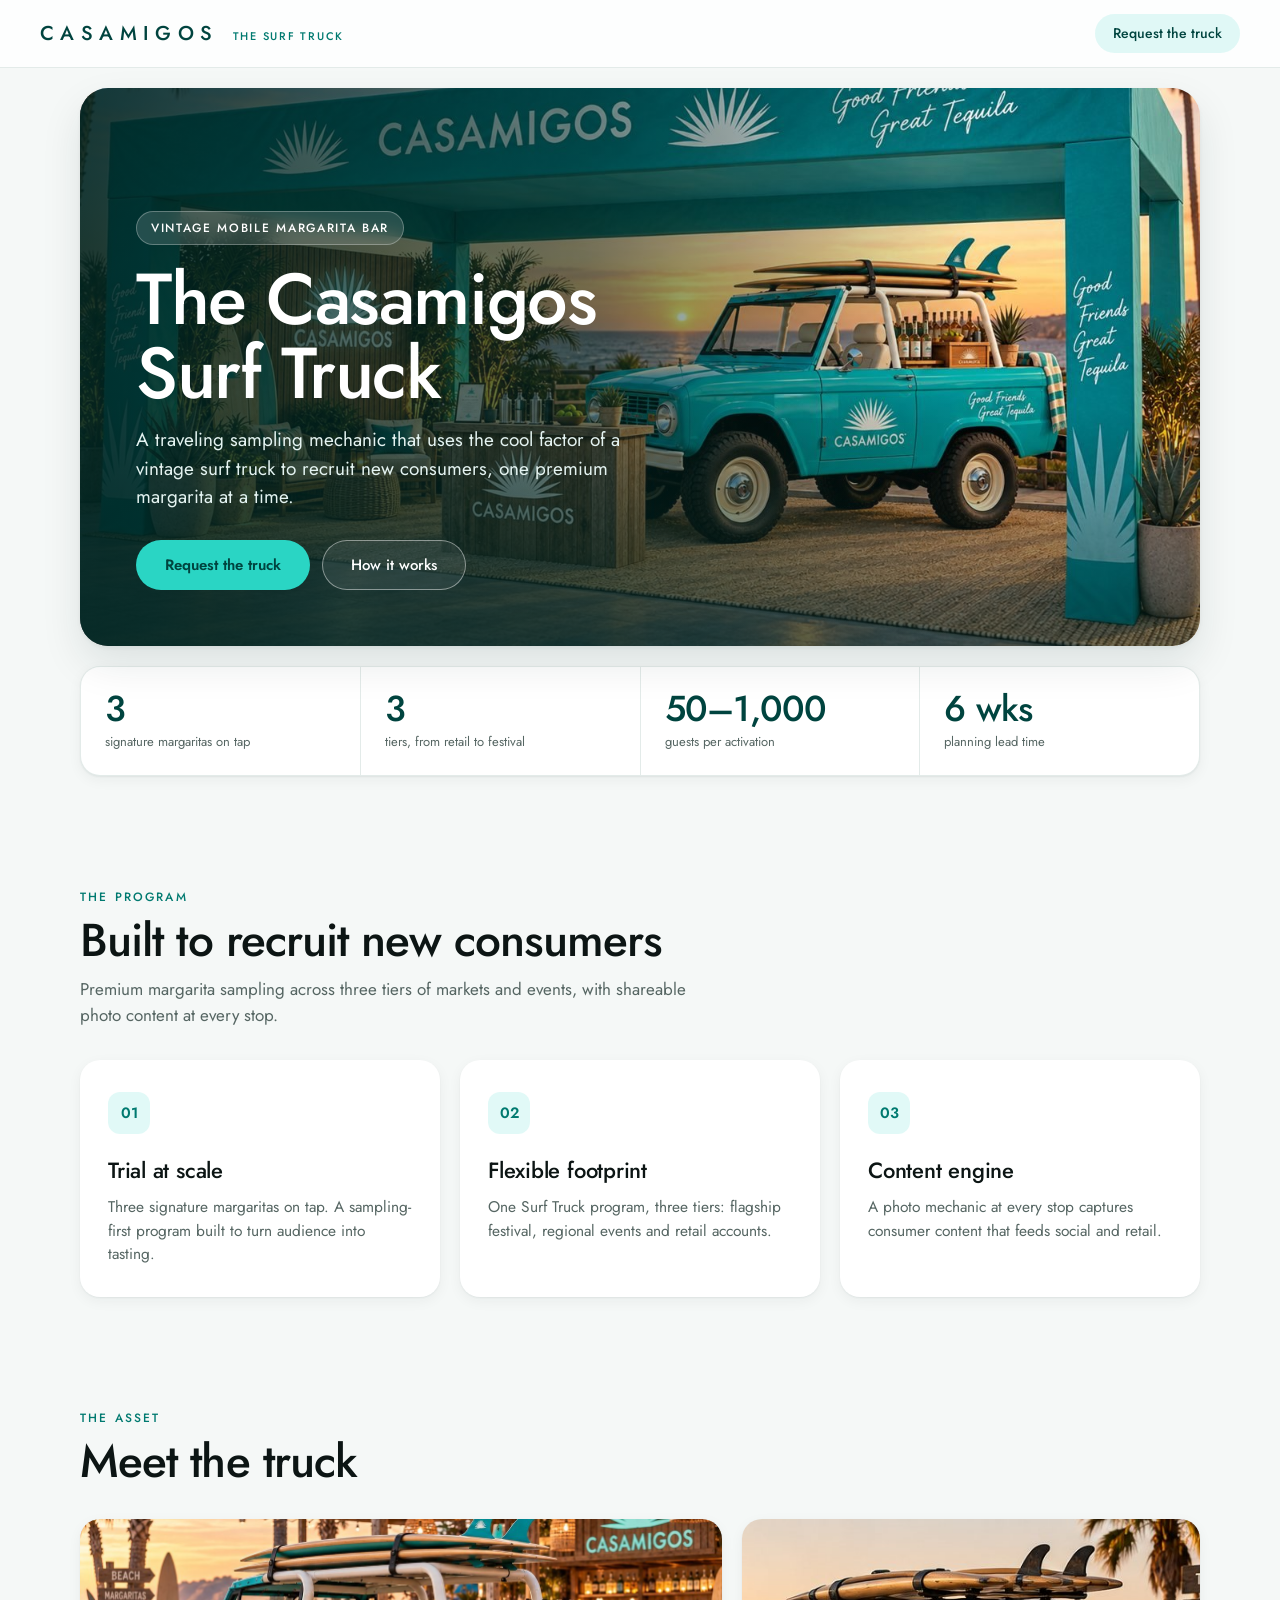
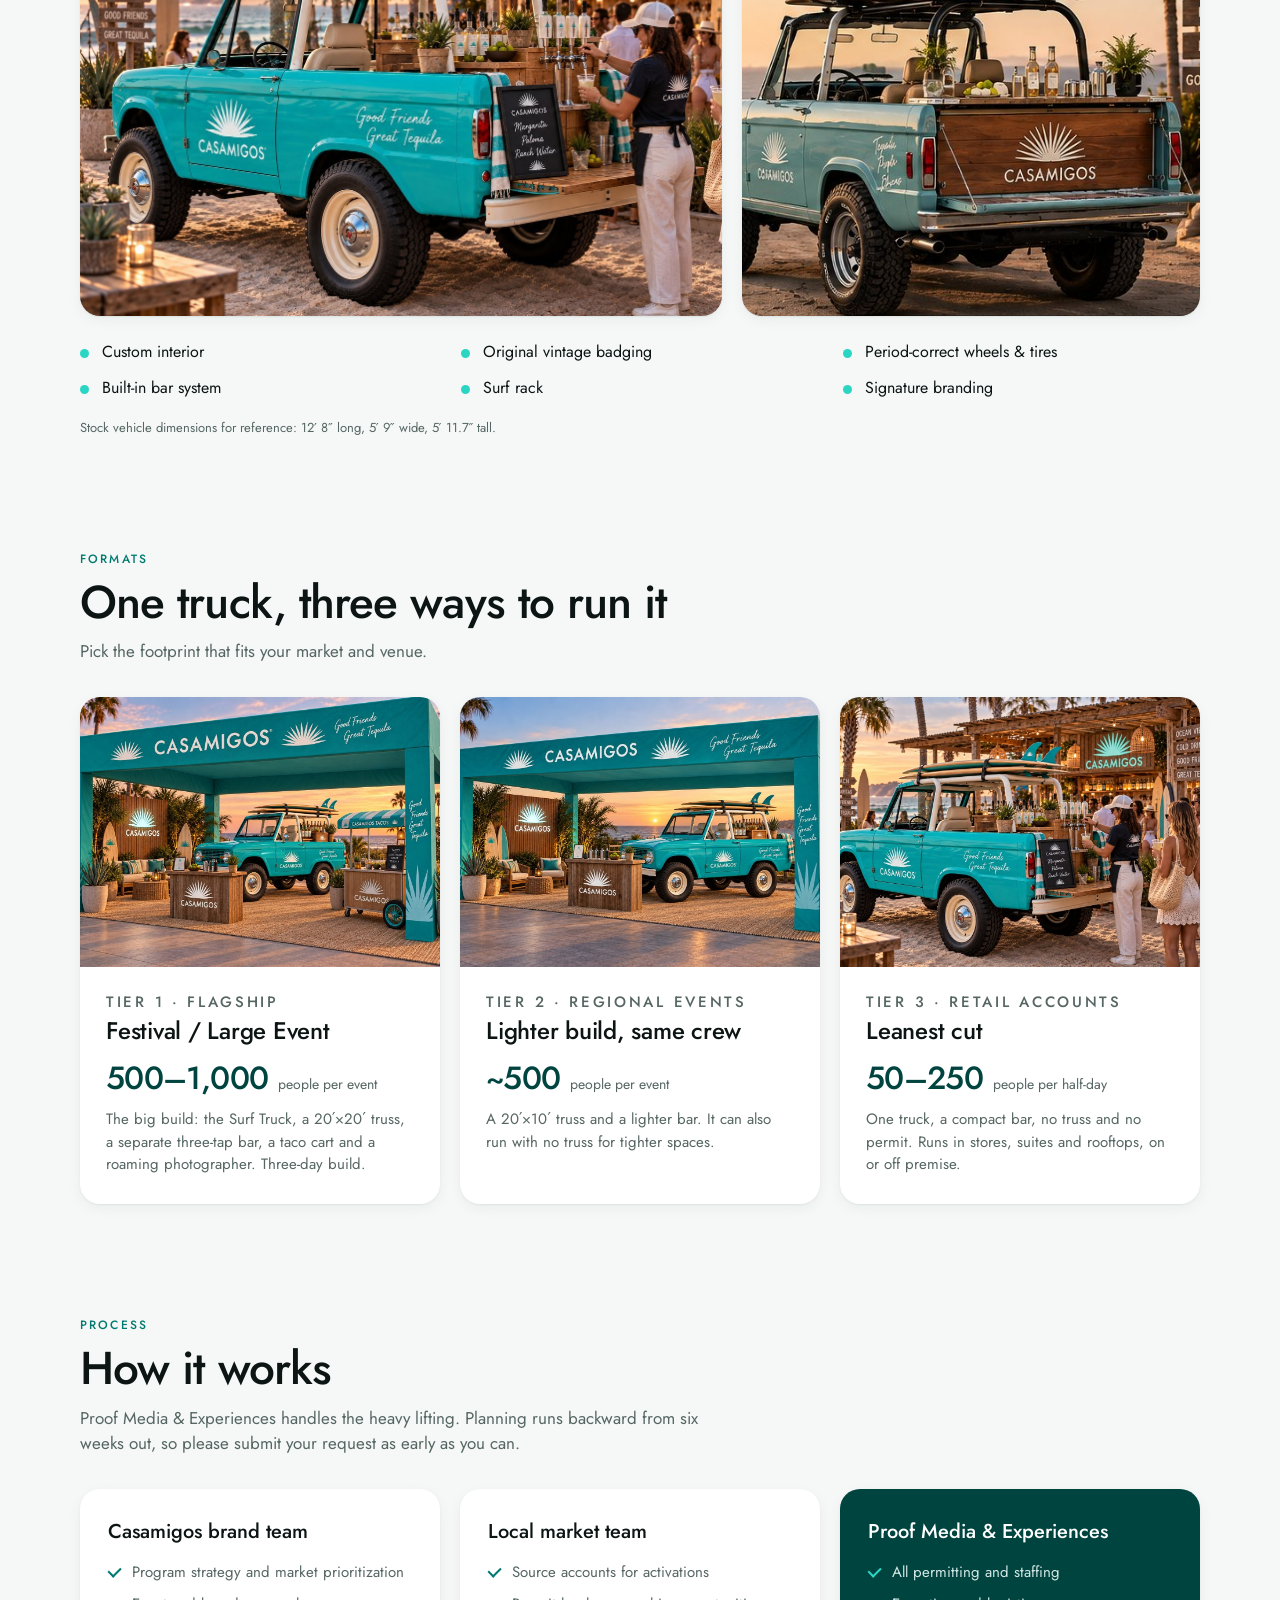
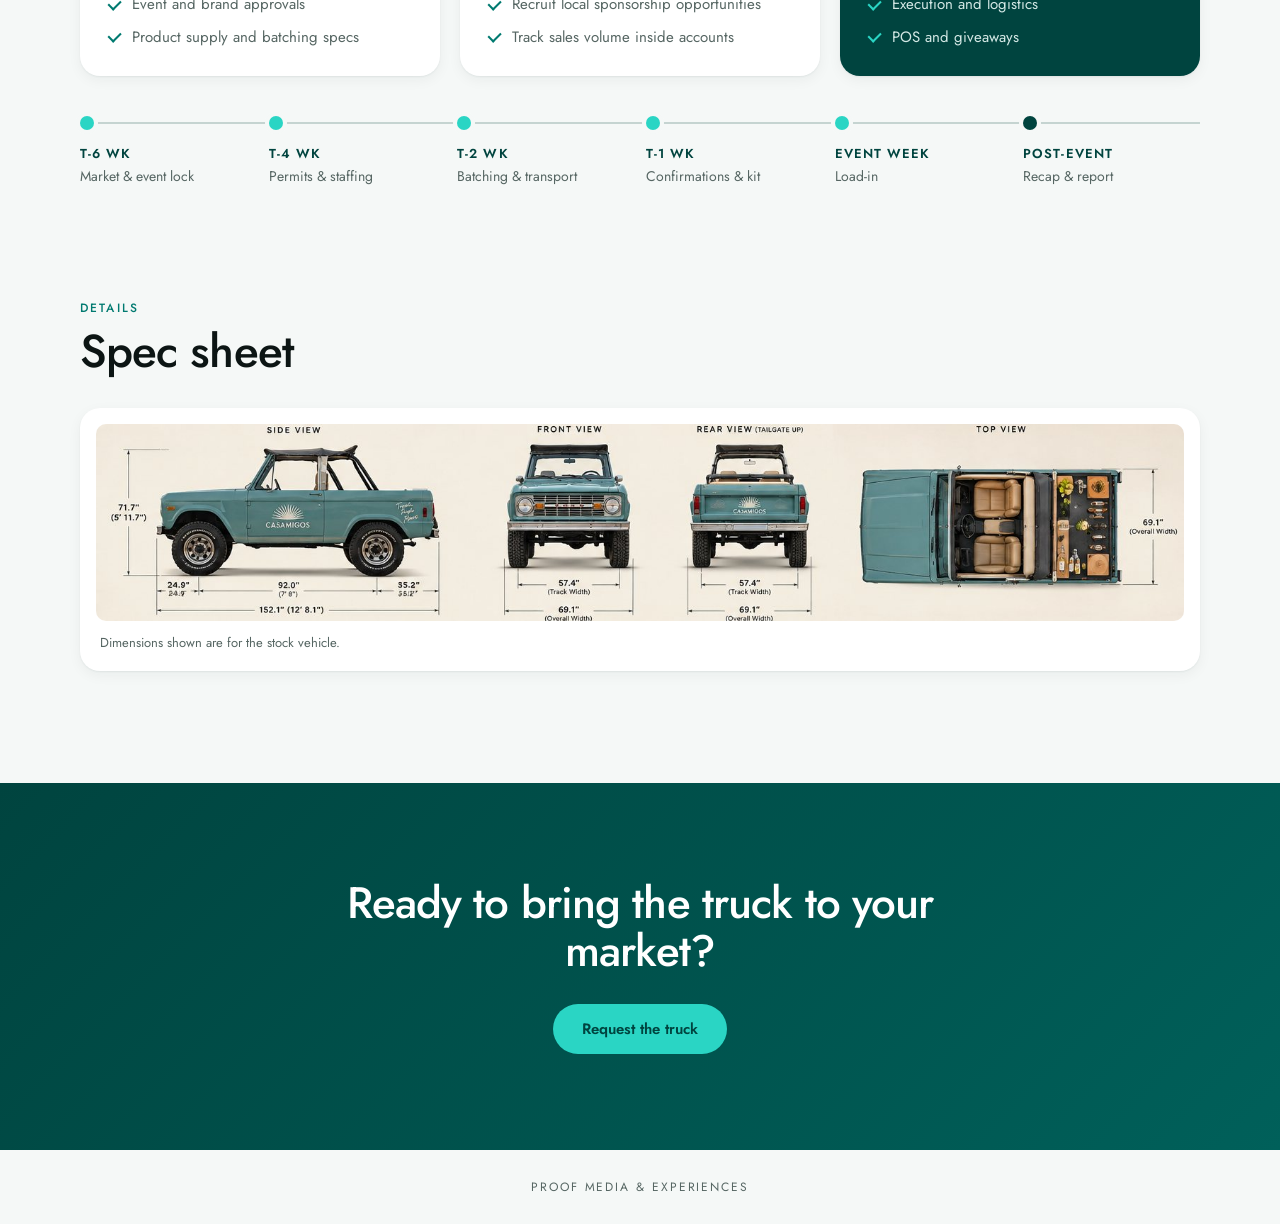
==== commit 087c374c: "Remove Bronco references from copy and images Co-Authored-By: Claude Sonnet 5.5 <noreply@anthropic.c" ====
--- a/truck.html
+++ b/truck.html
@@ -27,9 +27,9 @@
     <div class="container">
       <section class="hero" style="background-image:url('images/tier2.jpg')">
         <div class="hero-content">
-          <span class="hero-pill">1968 Ford Bronco · Mobile Margarita Bar</span>
+          <span class="hero-pill">Vintage Mobile Margarita Bar</span>
           <h1 class="hero-title">The Casamigos Surf Truck</h1>
-          <p class="hero-copy">A traveling sampling mechanic that uses the cool factor of a vintage Bronco to recruit
+          <p class="hero-copy">A traveling sampling mechanic that uses the cool factor of a vintage surf truck to recruit
             new consumers, one premium margarita at a time.</p>
           <div class="hero-actions">
             <a class="btn-primary btn-teal" href="index.html">Request the truck</a>
@@ -63,7 +63,7 @@
         <div class="pillar">
           <span class="pillar-num">02</span>
           <h3>Flexible footprint</h3>
-          <p>One Bronco program, three tiers: flagship festival, regional events and retail accounts.</p>
+          <p>One Surf Truck program, three tiers: flagship festival, regional events and retail accounts.</p>
         </div>
         <div class="pillar">
           <span class="pillar-num">03</span>
@@ -80,19 +80,19 @@
         <h2 class="section-title">Meet the truck</h2>
       </div>
       <div class="gallery">
-        <img src="images/hero.jpg" alt="Casamigos Surf Truck, 1968 Ford Bronco, front three-quarter view"
+        <img src="images/hero.jpg" alt="Casamigos Surf Truck, side view with surfboards on the roof"
           loading="lazy" />
         <img src="images/truck-rear.jpg" alt="Casamigos Surf Truck rear view with tailgate bar" loading="lazy" />
       </div>
       <ul class="features">
         <li>Custom interior</li>
-        <li>Original Bronco badge</li>
+        <li>Original vintage badging</li>
         <li>Period-correct wheels &amp; tires</li>
         <li>Built-in bar system</li>
         <li>Surf rack</li>
         <li>Signature branding</li>
       </ul>
-      <p class="fine-print">Stock 1968 Ford Bronco dimensions for reference: 12′ 8″ long, 5′ 9″ wide, 5′ 11.7″ tall.</p>
+      <p class="fine-print">Stock vehicle dimensions for reference: 12′ 8″ long, 5′ 9″ wide, 5′ 11.7″ tall.</p>
     </section>
 
     <!-- TIERS -->
@@ -110,7 +110,7 @@
             <p class="eyebrow">Tier 1 · Flagship</p>
             <h3>Festival / Large Event</h3>
             <p class="tier-people">500–1,000 <span>people per event</span></p>
-            <p>The big build: the Bronco, a 20′×20′ truss, a separate three-tap bar, a taco cart and a roaming
+            <p>The big build: the Surf Truck, a 20′×20′ truss, a separate three-tap bar, a taco cart and a roaming
               photographer. Three-day build.</p>
           </div>
         </article>
@@ -189,7 +189,7 @@
       <figure class="spec-sheet">
         <img src="images/truck-specs.jpg" alt="Surf Truck spec sheet with views, dimensions and details"
           loading="lazy" />
-        <figcaption>Dimensions shown are for a stock 1968 Ford Bronco.</figcaption>
+        <figcaption>Dimensions shown are for the stock vehicle.</figcaption>
       </figure>
     </section>
 
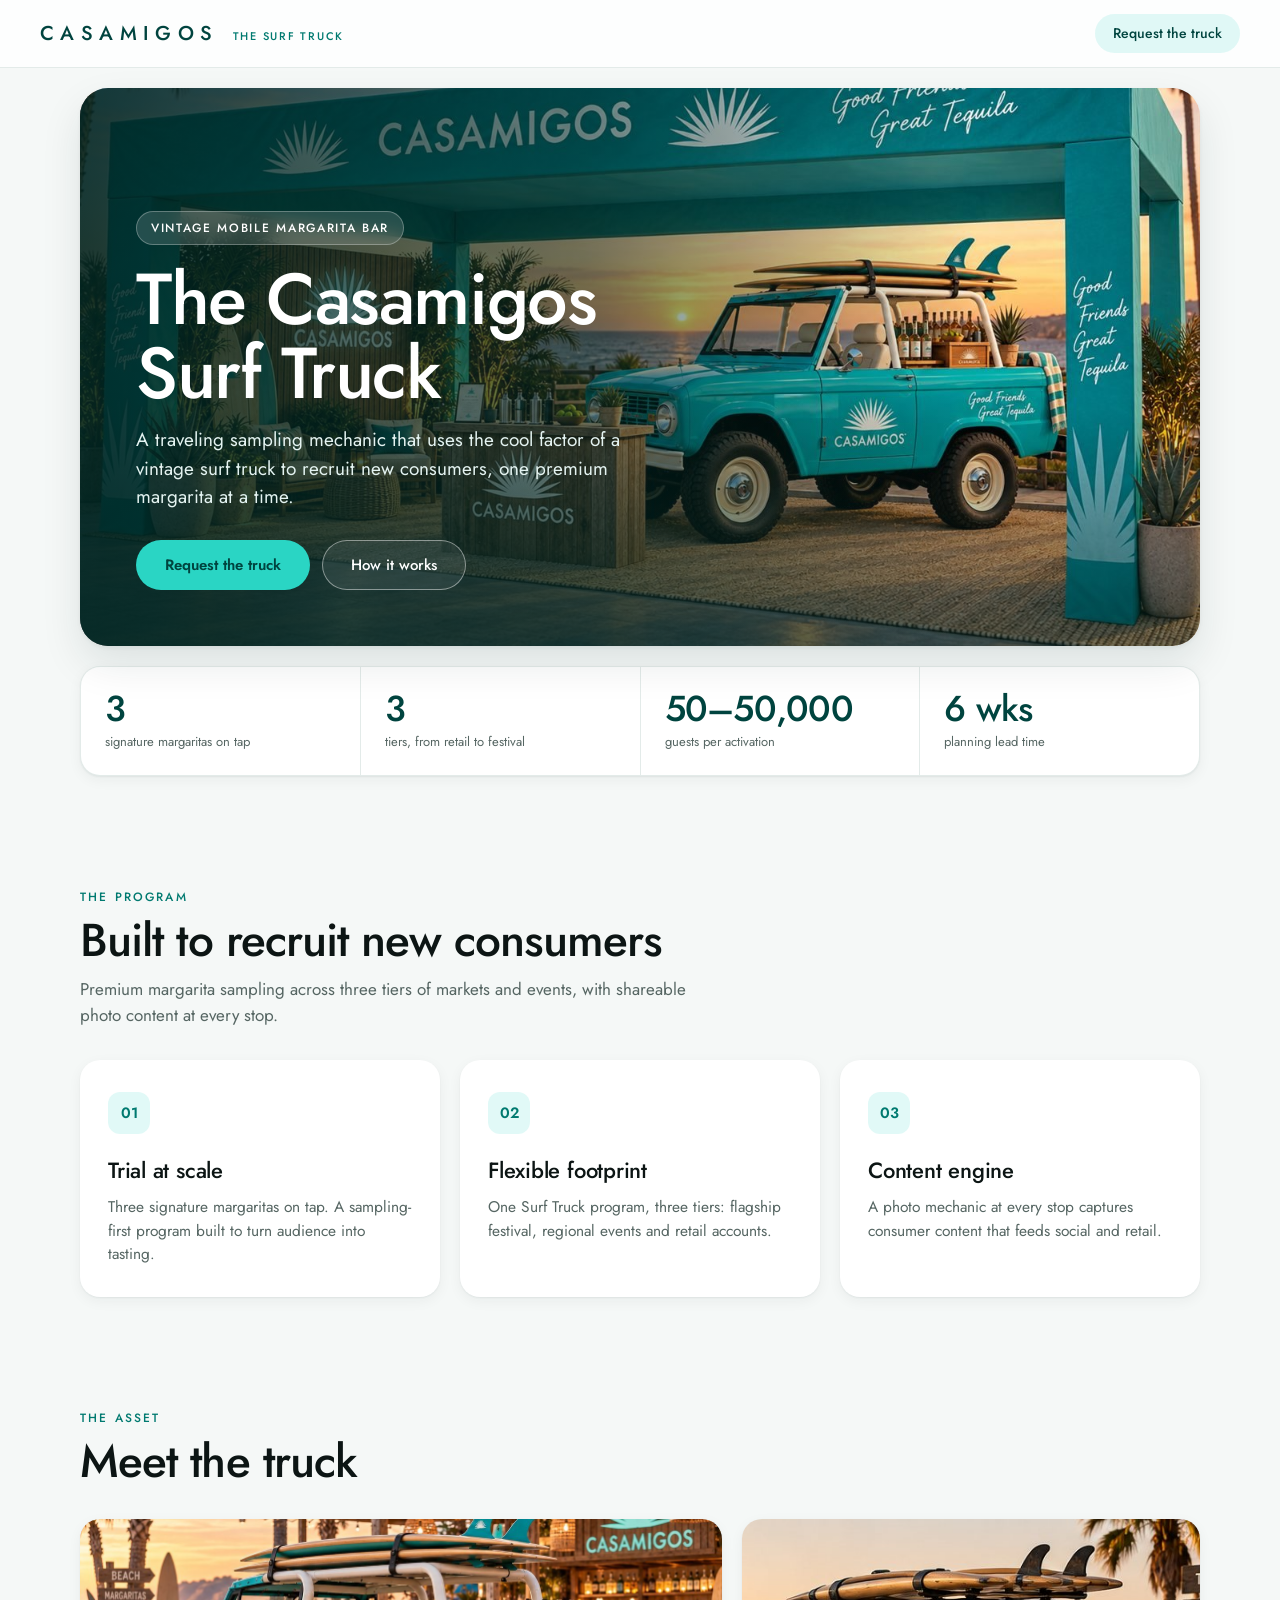
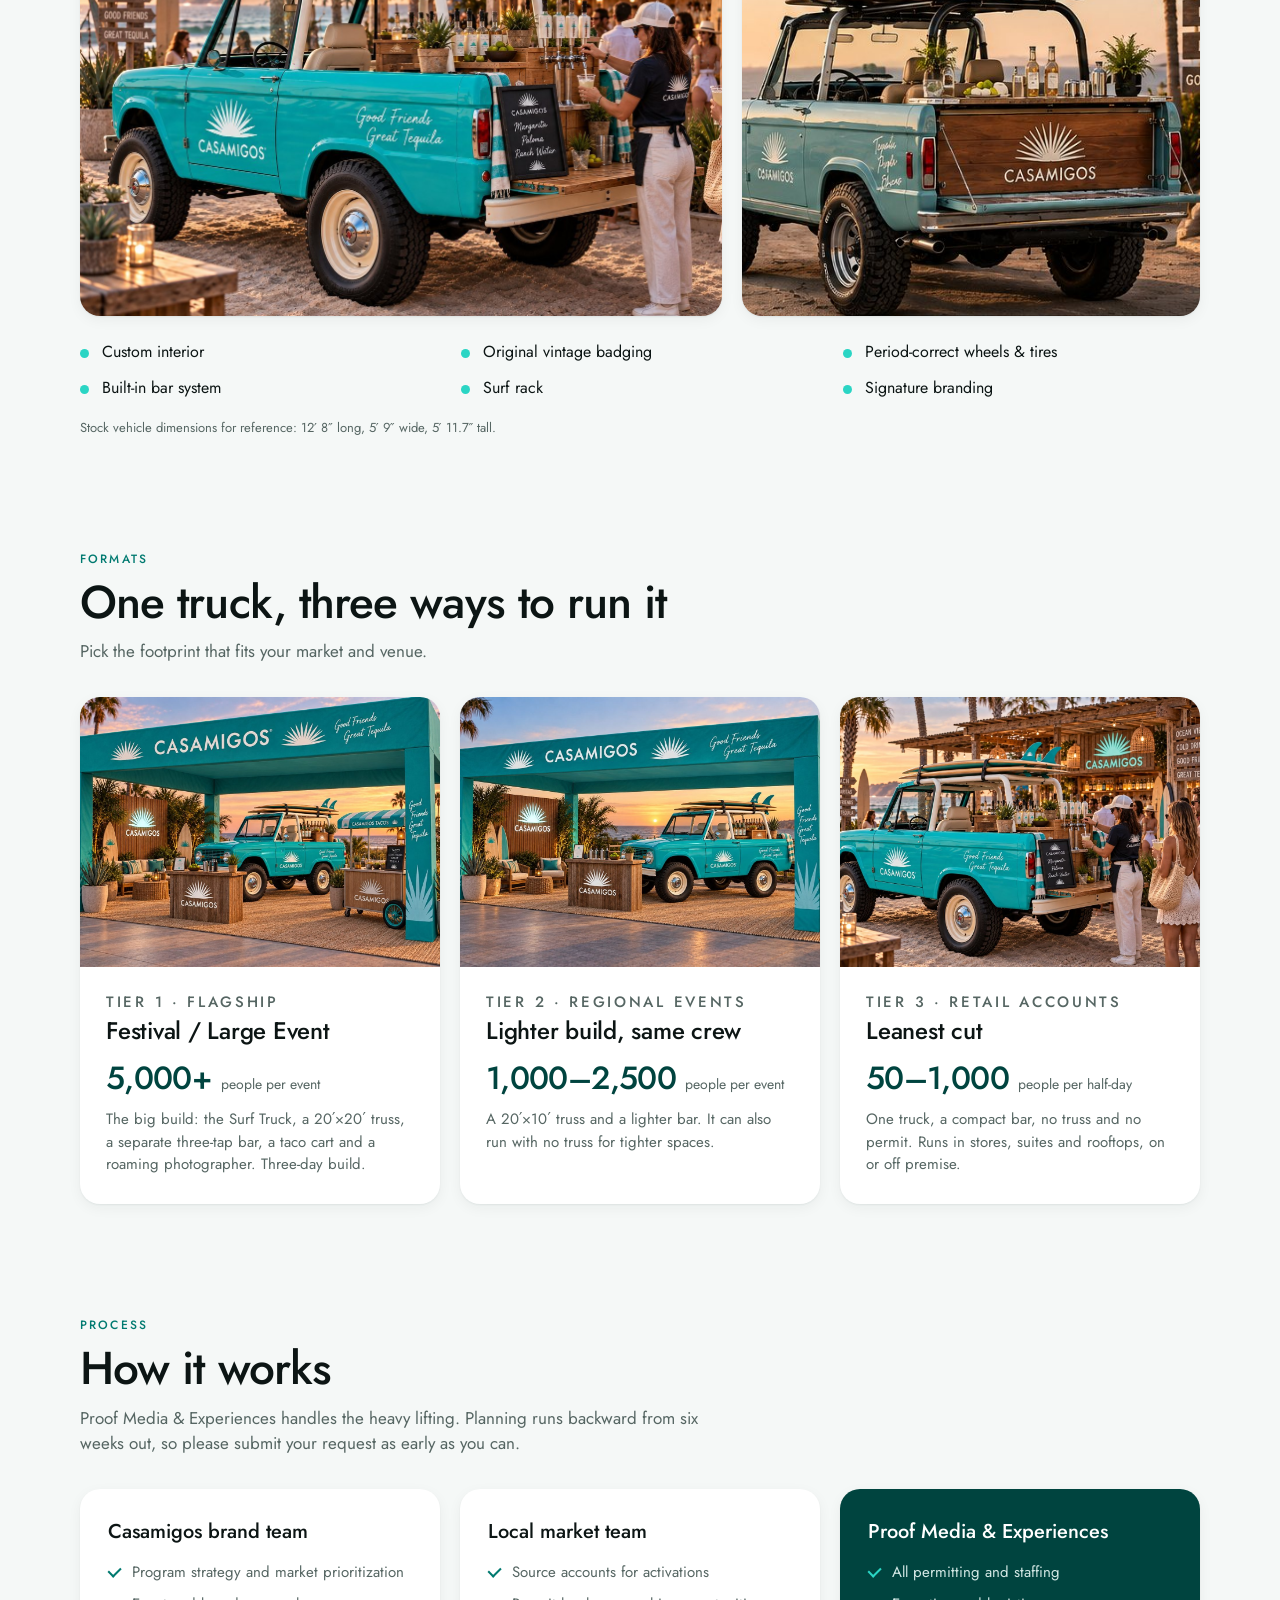
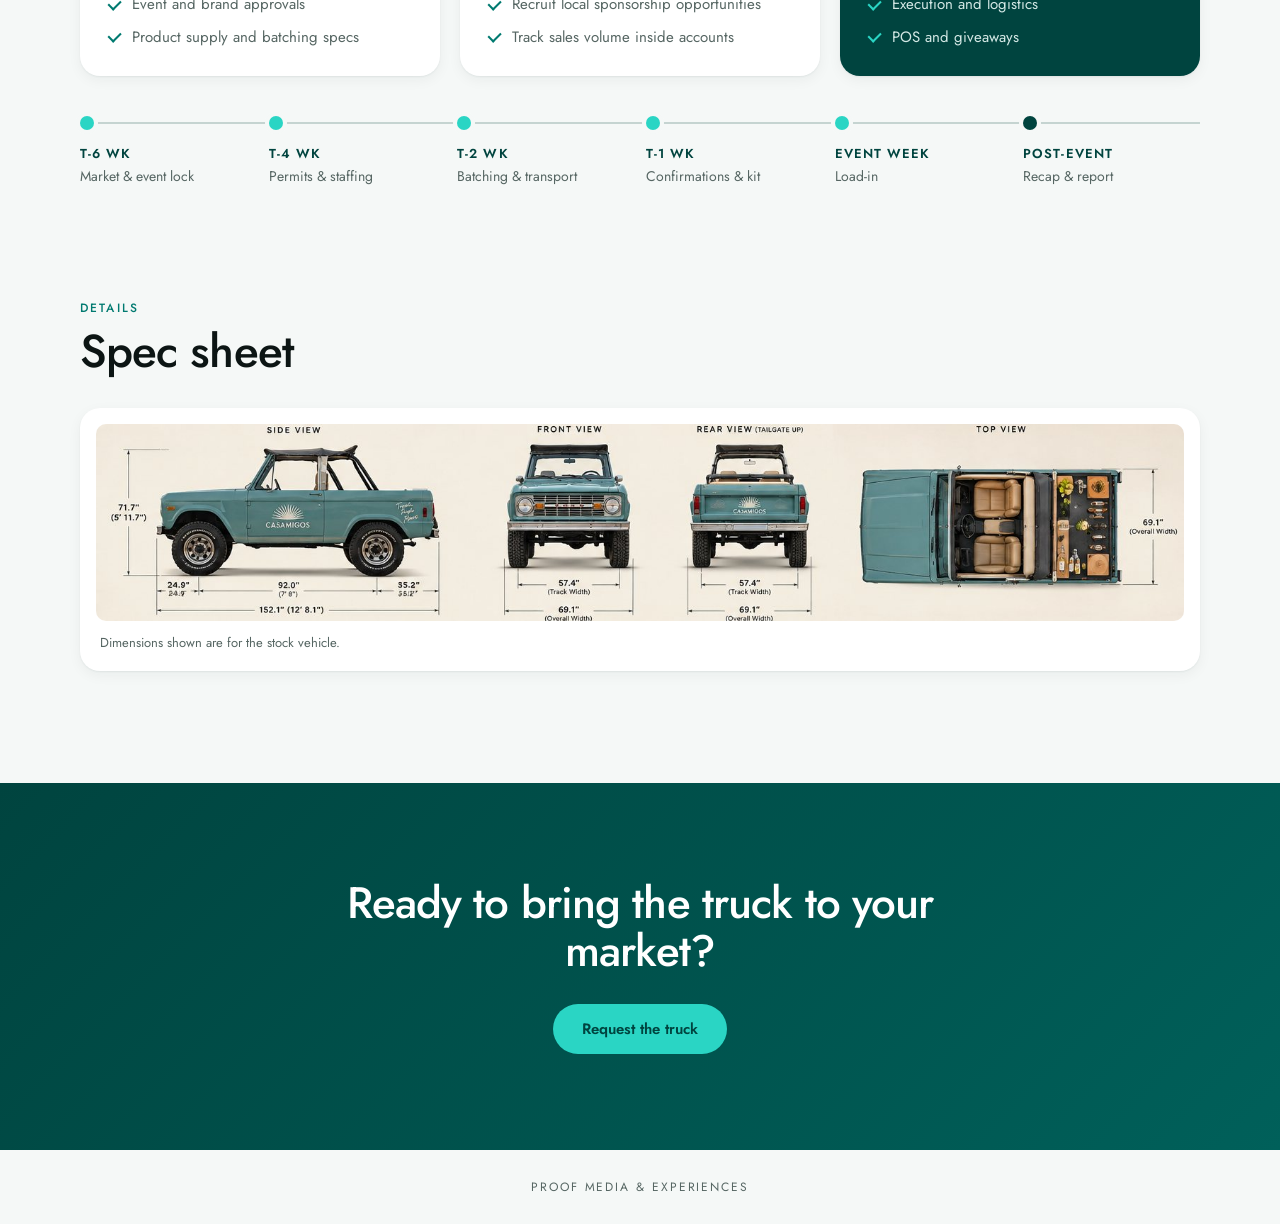
==== commit 12dfb7f9: "Update attendance ranges per leadership notes Co-Authored-By: Claude Sonnet 5.5 <noreply@anthropic.c" ====
--- a/truck.html
+++ b/truck.html
@@ -25,7 +25,7 @@
 
     <!-- HERO -->
     <div class="container">
-      <section class="hero" style="background-image:url('images/tier2.jpg')">
+      <section class="hero" style="background-image:url('images/tier2.jpg?v=2')">
         <div class="hero-content">
           <span class="hero-pill">Vintage Mobile Margarita Bar</span>
           <h1 class="hero-title">The Casamigos Surf Truck</h1>
@@ -41,7 +41,7 @@
       <div class="stats">
         <div class="stat"><b>3</b><span>signature margaritas on tap</span></div>
         <div class="stat"><b>3</b><span>tiers, from retail to festival</span></div>
-        <div class="stat"><b>50–1,000</b><span>guests per activation</span></div>
+        <div class="stat"><b>50–50,000</b><span>guests per activation</span></div>
         <div class="stat"><b>6 wks</b><span>planning lead time</span></div>
       </div>
     </div>
@@ -80,9 +80,9 @@
         <h2 class="section-title">Meet the truck</h2>
       </div>
       <div class="gallery">
-        <img src="images/hero.jpg" alt="Casamigos Surf Truck, side view with surfboards on the roof"
+        <img src="images/hero.jpg?v=2" alt="Casamigos Surf Truck, side view with surfboards on the roof"
           loading="lazy" />
-        <img src="images/truck-rear.jpg" alt="Casamigos Surf Truck rear view with tailgate bar" loading="lazy" />
+        <img src="images/truck-rear.jpg?v=2" alt="Casamigos Surf Truck rear view with tailgate bar" loading="lazy" />
       </div>
       <ul class="features">
         <li>Custom interior</li>
@@ -104,31 +104,31 @@
       </div>
       <div class="tiers">
         <article class="tier">
-          <img src="images/tier1.jpg" alt="Flagship build with truss, bar, taco cart and the Surf Truck"
+          <img src="images/tier1.jpg?v=2" alt="Flagship build with truss, bar, taco cart and the Surf Truck"
             loading="lazy" />
           <div class="tier-body">
             <p class="eyebrow">Tier 1 · Flagship</p>
             <h3>Festival / Large Event</h3>
-            <p class="tier-people">500–1,000 <span>people per event</span></p>
+            <p class="tier-people">5,000+ <span>people per event</span></p>
             <p>The big build: the Surf Truck, a 20′×20′ truss, a separate three-tap bar, a taco cart and a roaming
               photographer. Three-day build.</p>
           </div>
         </article>
         <article class="tier">
-          <img src="images/tier2.jpg" alt="Regional event build with truss and Surf Truck" loading="lazy" />
+          <img src="images/tier2.jpg?v=2" alt="Regional event build with truss and Surf Truck" loading="lazy" />
           <div class="tier-body">
             <p class="eyebrow">Tier 2 · Regional events</p>
             <h3>Lighter build, same crew</h3>
-            <p class="tier-people">~500 <span>people per event</span></p>
+            <p class="tier-people">1,000–2,500 <span>people per event</span></p>
             <p>A 20′×10′ truss and a lighter bar. It can also run with no truss for tighter spaces.</p>
           </div>
         </article>
         <article class="tier">
-          <img src="images/tier3.jpg" alt="Surf Truck pouring margaritas for guests at an account" loading="lazy" />
+          <img src="images/tier3.jpg?v=2" alt="Surf Truck pouring margaritas for guests at an account" loading="lazy" />
           <div class="tier-body">
             <p class="eyebrow">Tier 3 · Retail accounts</p>
             <h3>Leanest cut</h3>
-            <p class="tier-people">50–250 <span>people per half-day</span></p>
+            <p class="tier-people">50–1,000 <span>people per half-day</span></p>
             <p>One truck, a compact bar, no truss and no permit. Runs in stores, suites and rooftops, on or off
               premise.</p>
           </div>
@@ -187,7 +187,7 @@
         <h2 class="section-title">Spec sheet</h2>
       </div>
       <figure class="spec-sheet">
-        <img src="images/truck-specs.jpg" alt="Surf Truck spec sheet with views, dimensions and details"
+        <img src="images/truck-specs.jpg?v=2" alt="Surf Truck spec sheet with views, dimensions and details"
           loading="lazy" />
         <figcaption>Dimensions shown are for the stock vehicle.</figcaption>
       </figure>
